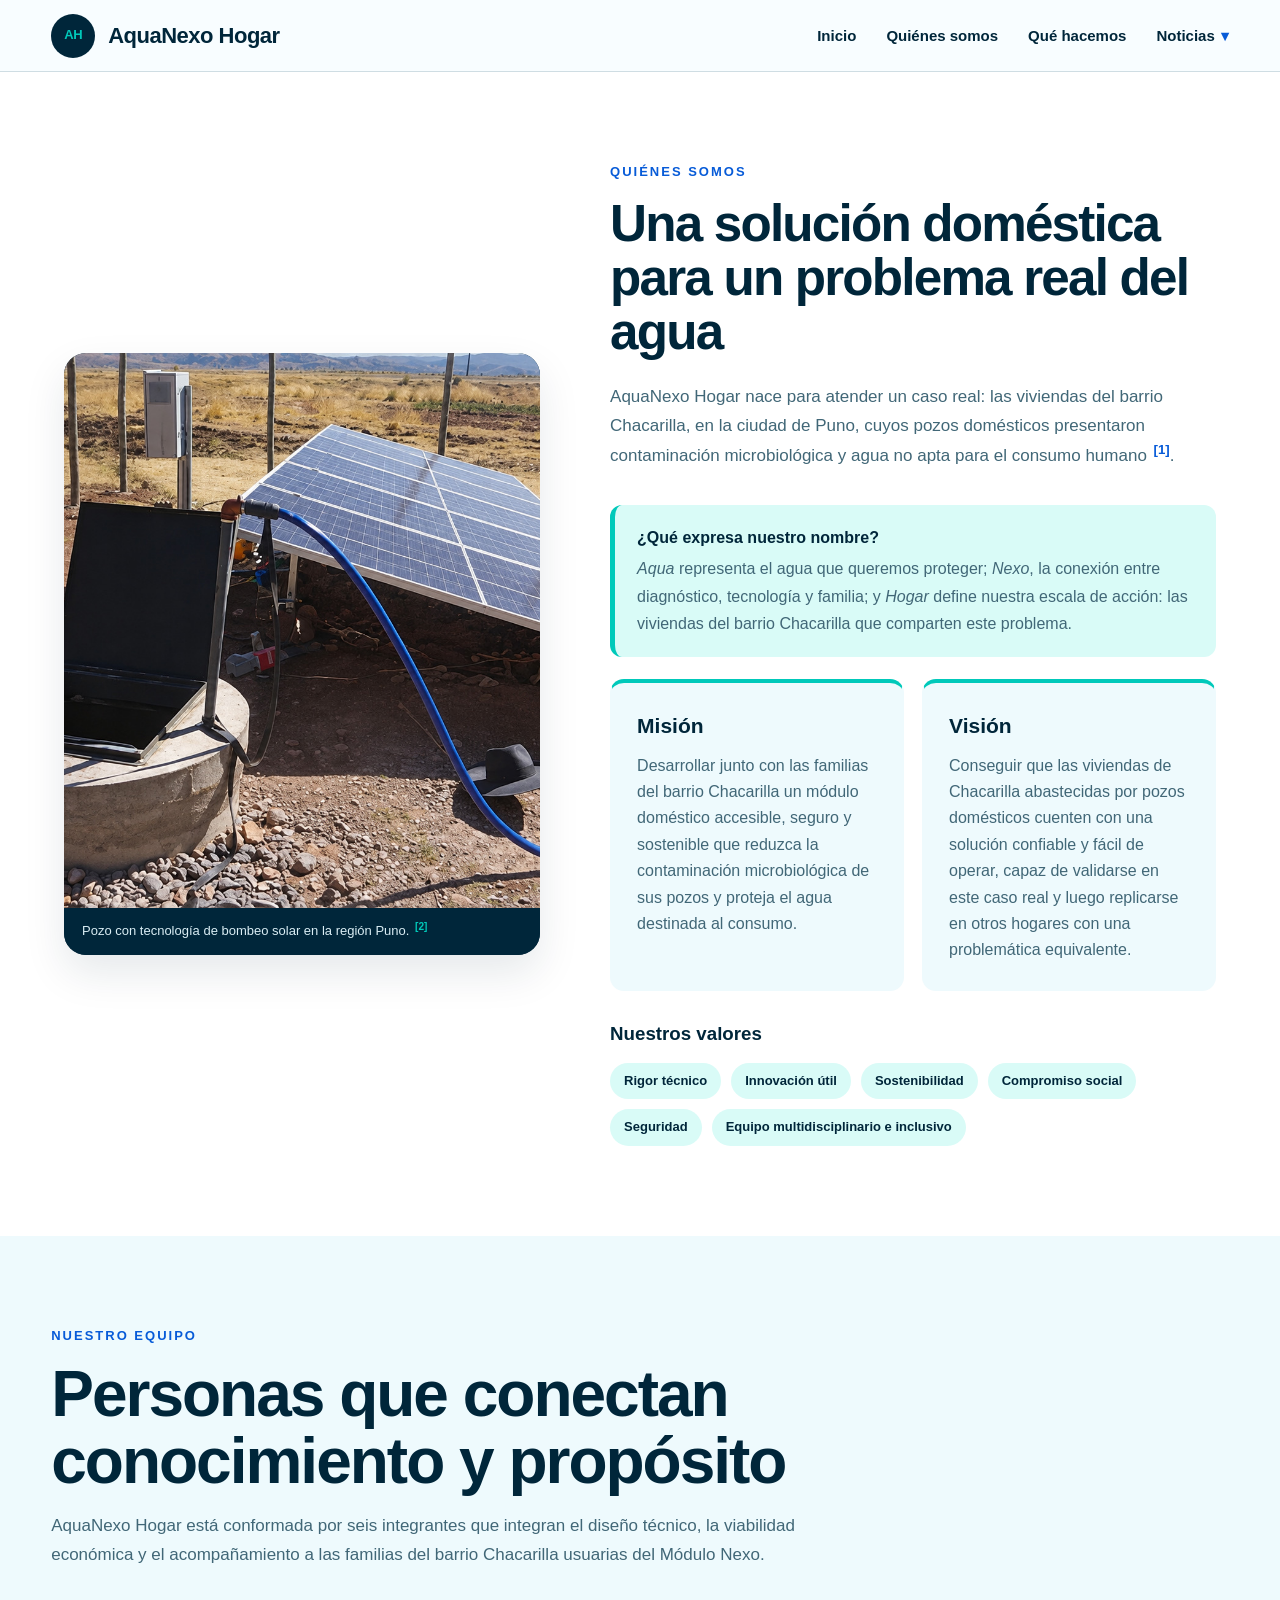
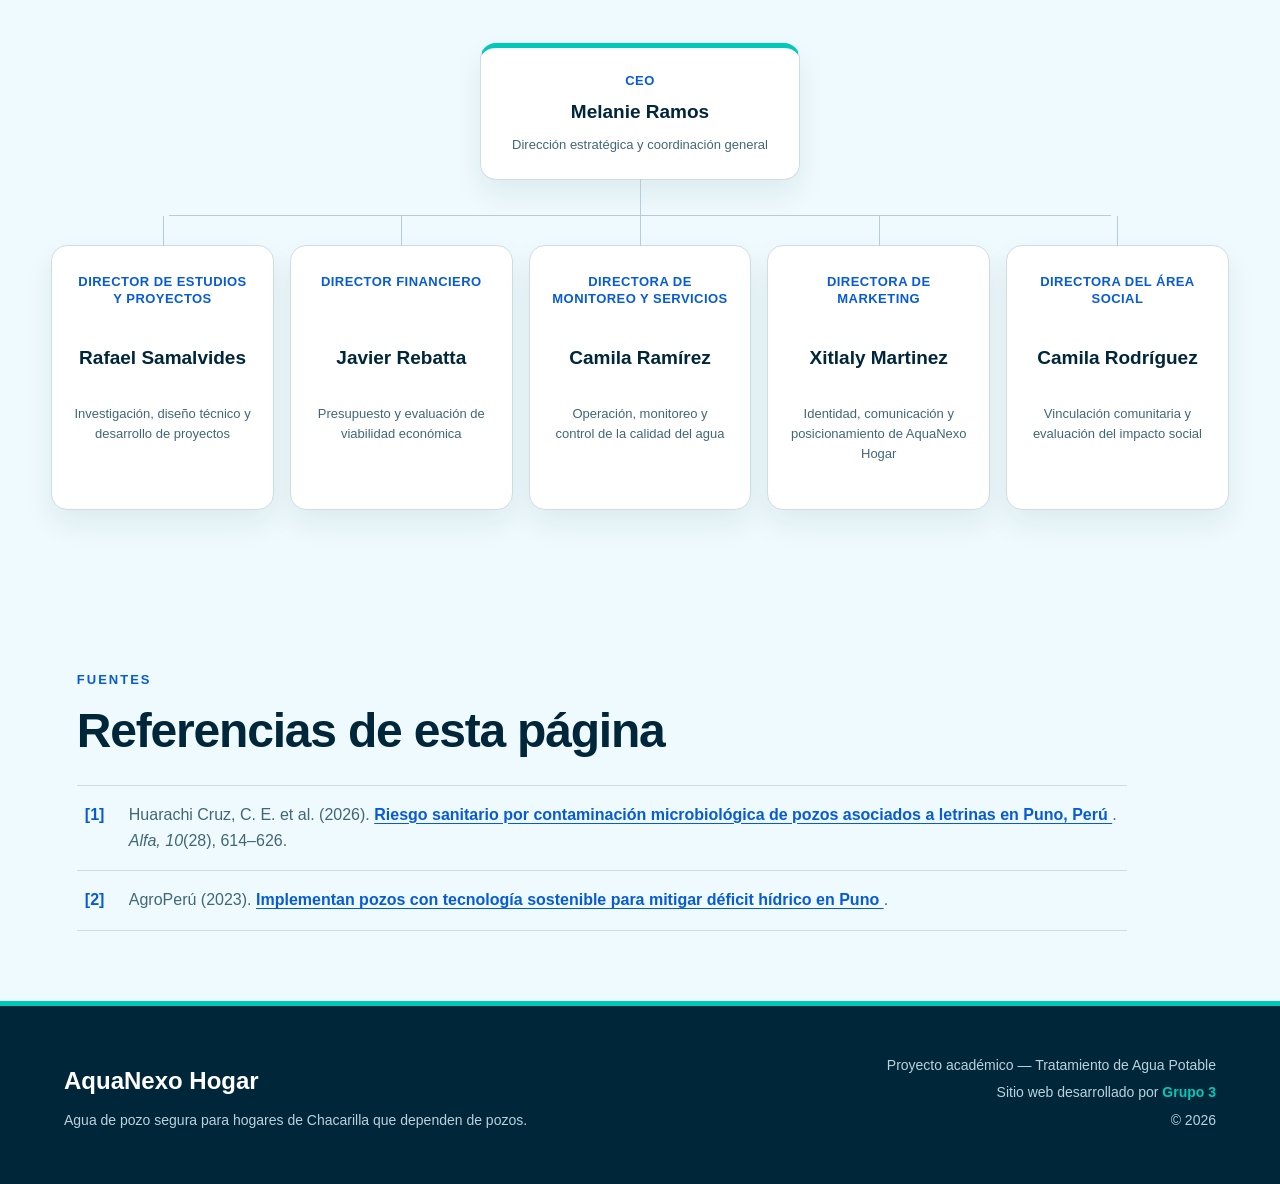
==== nosotros.html @ 65d9b844 "Publicar primera version de AquaNexo" ====
<!DOCTYPE html>
<html lang="es">

<head>
    <meta charset="UTF-8">
    <meta name="viewport" content="width=device-width, initial-scale=1.0">

    <title>Quiénes somos | AquaNexo Hogar</title>

    <link rel="stylesheet" href="estilos.css">
</head>

<body>

    <header>
        <h1>AquaNexo Hogar</h1>

        <nav>
            <a href="index.html">Inicio</a>
            <a href="nosotros.html">Quiénes somos</a>
            <a href="servicios.html">Qué hacemos</a>
            <details class="menu-noticias">
                <summary>Noticias</summary>

                <div class="submenu-noticias">
                    <div class="item-contaminantes">
                        <a class="enlace-contaminantes" href="noticias.html#contaminantes-emergentes">
                            Contaminantes emergentes <span aria-hidden="true">‹</span>
                        </a>

                        <div class="submenu-contaminantes">
                            <a href="noticias.html#que-son">Qué son</a>
                            <a href="noticias.html#desafios">Desafíos</a>
                            <p>Ejemplos</p>
                            <a href="noticias.html#pfas">Sustancias per- y polifluoroalquiladas</a>
                            <a href="noticias.html#benzotriazoles">Benzotriazoles y benzotiazoles</a>
                        </div>
                    </div>
                </div>
            </details>
        </nav>
    </header>

    <main>

        <section id="nosotros" class="seccion-nosotros">

            <figure class="imagen-nosotros">

                <img
                    src="imagenes/pozo-puno2.jpeg"
                    alt="Pozo con sistema de bombeo solar implementado en Puno"
                >

                <figcaption>
                    Pozo con tecnología de bombeo solar en la región Puno.
                    <a class="cita-numero" href="#ref-nosotros-2">[2]</a>
                </figcaption>

            </figure>


            <div class="contenido-nosotros">

                <p class="etiqueta-seccion">
                    QUIÉNES SOMOS
                </p>

                <h2>
                    Una solución doméstica para un problema real del agua
                </h2>

                <p class="presentacion-nosotros">
                    AquaNexo Hogar nace para atender un caso real: las viviendas del
                    barrio Chacarilla, en la ciudad de Puno, cuyos pozos domésticos
                    presentaron contaminación microbiológica y agua no apta para el
                    consumo humano <a class="cita-numero" href="#ref-nosotros-1">[1]</a>.
                </p>

                <div class="declaracion-marca">
                    <strong>¿Qué expresa nuestro nombre?</strong>
                    <p>
                        <em>Aqua</em> representa el agua que queremos proteger;
                        <em>Nexo</em>, la conexión entre diagnóstico, tecnología y
                        familia; y <em>Hogar</em> define nuestra escala de acción:
                        las viviendas del barrio Chacarilla que comparten este problema.
                    </p>
                </div>


                <div class="identidad-grid">

                    <article class="bloque-identidad">

 
                        <h3>Misión</h3>

                        <p>
                            Desarrollar junto con las familias del barrio Chacarilla un
                            módulo doméstico accesible, seguro y sostenible que reduzca
                            la contaminación microbiológica de sus pozos y proteja el
                            agua destinada al consumo.
                        </p>

                    </article>


                    <article class="bloque-identidad">


                        <h3>Visión</h3>

                        <p>
                            Conseguir que las viviendas de Chacarilla abastecidas por
                            pozos domésticos cuenten con una
                            solución confiable y fácil de operar, capaz de validarse en
                            este caso real y luego replicarse en otros hogares con una
                            problemática equivalente.
                        </p>

                    </article>

                </div>


                <div class="valores">

                    <h3>Nuestros valores</h3>

                    <div class="lista-valores">
                        <span>Rigor técnico</span>
                        <span>Innovación útil</span>
                        <span>Sostenibilidad</span>
                        <span>Compromiso social</span>
                        <span>Seguridad</span>
                        <span>Equipo multidisciplinario e inclusivo</span>
                    </div>

                </div>


            </div>

        </section>
        <section class="seccion-equipo">

            <p class="etiqueta-seccion">NUESTRO EQUIPO</p>

            <h2>Personas que conectan conocimiento y propósito</h2>

            <p class="introduccion-equipo">
                AquaNexo Hogar está conformada por seis integrantes que integran el
                diseño técnico, la viabilidad económica y el acompañamiento a las
                familias del barrio Chacarilla usuarias del Módulo Nexo.
            </p>

            <div class="organigrama">

                <article class="persona ceo">

                    <p class="cargo">CEO</p>

                    <h3>Melanie Ramos</h3>

                    <p class="funcion">
                        Dirección estratégica y coordinación general
                    </p>

                </article>


                <div class="equipo-directivo">

                    <article class="persona">

                        <p class="cargo">
                            Director de Estudios y Proyectos
                        </p>

                        <h3>Rafael Samalvides</h3>

                        <p class="funcion">
                            Investigación, diseño técnico y desarrollo de proyectos
                        </p>

                    </article>


                    <article class="persona">

                        <p class="cargo">
                            Director Financiero
                        </p>

                        <h3>Javier Rebatta</h3>

                        <p class="funcion">
                            Presupuesto y evaluación de viabilidad económica
                        </p>

                    </article>


                    <article class="persona">

                        <p class="cargo">
                            Directora de Monitoreo y Servicios
                        </p>

                        <h3>Camila Ramírez</h3>

                        <p class="funcion">
                            Operación, monitoreo y control de la calidad del agua
                        </p>

                    </article>


                    <article class="persona">

                        <p class="cargo">
                            Directora de Marketing
                        </p>

                        <h3>Xitlaly Martinez</h3>

                        <p class="funcion">
                            Identidad, comunicación y posicionamiento de AquaNexo Hogar
                        </p>

                    </article>


                    <article class="persona">

                        <p class="cargo">
                            Directora del Área Social
                        </p>

                        <h3>Camila Rodríguez</h3>

                        <p class="funcion">
                            Vinculación comunitaria y evaluación del impacto social
                        </p>

                    </article>
                </div>
            </div>    
        </section>

        <section class="fuentes-pagina fuentes-compactas">
            <p class="etiqueta-seccion">FUENTES</p>
            <h2>Referencias de esta página</h2>

            <ol class="lista-fuentes-numerada">
                <li id="ref-nosotros-1">
                    Huarachi Cruz, C. E. et al. (2026).
                    <a href="https://doi.org/10.33996/revistaalfa.v10i28.458"
                       target="_blank" rel="noopener noreferrer">
                        Riesgo sanitario por contaminación microbiológica de pozos
                        asociados a letrinas en Puno, Perú
                    </a>. <i>Alfa, 10</i>(28), 614–626.
                </li>
                <li id="ref-nosotros-2">
                    AgroPerú (2023).
                    <a href="https://www.agroperu.pe/implementan-pozos-con-tecnologia-sostenible-para-mitigar-deficit-hidrico-en-puno/"
                       target="_blank" rel="noopener noreferrer">
                        Implementan pozos con tecnología sostenible para mitigar déficit hídrico en Puno
                    </a>.
                </li>
            </ol>
        </section>
    </main>
    <footer>

        <div>
            <h3>AquaNexo Hogar</h3>

            <p>
                Agua de pozo segura para hogares de Chacarilla que dependen de pozos.
            </p>
        </div>

        <div class="credito">
            <p>Proyecto académico — Tratamiento de Agua Potable</p>
            <p>Sitio web desarrollado por <strong>Grupo 3</strong></p>
            <p>© 2026</p>
        </div>

    </footer>
    <script src="script.js"></script>

</body>

</html>
---- estilos.css ----
/* =========================================================
   AQUANEXO HOGAR — IDENTIDAD VISUAL GENERAL
   Paleta inspirada en azul marino, azul eléctrico y turquesa
========================================================= */

:root {
    --azul-oscuro: #00263a;
    --azul: #075bd8;
    --azul-hover: #064bb2;
    --turquesa: #00c9ba;
    --turquesa-suave: #d9fbf7;
    --celeste: #eefafd;
    --celeste-2: #e3f4f8;
    --blanco: #ffffff;
    --texto: #416777;
    --borde: #cfdde3;
    --sombra: 0 18px 42px rgba(0, 38, 58, 0.10);
}

* {
    margin: 0;
    padding: 0;
    box-sizing: border-box;
}

html {
    scroll-behavior: smooth;
}

body {
    min-width: 320px;
    color: var(--azul-oscuro);
    background-color: var(--blanco);
    font-family: Inter, Arial, Helvetica, sans-serif;
    line-height: 1.6;
}

img {
    max-width: 100%;
}

a,
button {
    font: inherit;
}

/* =========================================================
   CABECERA Y NAVEGACIÓN
========================================================= */

header {
    position: sticky;
    top: 0;
    z-index: 100;

    display: flex;
    justify-content: space-between;
    align-items: center;
    gap: 35px;

    min-height: 72px;
    padding: 10px 4%;

    background-color: rgba(248, 253, 255, 0.96);
    border-bottom: 1px solid var(--borde);
    backdrop-filter: blur(10px);
}

header h1 {
    display: flex;
    align-items: center;
    gap: 13px;

    color: var(--azul-oscuro);
    font-size: 22px;
    font-weight: 800;
    letter-spacing: -0.5px;
}

/* Isotipo provisional creado únicamente con CSS */
header h1::before {
    content: "AH";

    display: grid;
    place-items: center;

    width: 44px;
    height: 44px;

    color: var(--turquesa);
    background-color: var(--azul-oscuro);
    border-radius: 50%;

    font-size: 13px;
    font-weight: 900;
}

nav {
    display: flex;
    align-items: center;
    gap: 30px;
}

nav a {
    position: relative;

    color: var(--azul-oscuro);
    text-decoration: none;

    font-size: 15px;
    font-weight: 750;
}

nav a::after {
    content: "";

    position: absolute;
    left: 0;
    bottom: -7px;

    width: 0;
    height: 2px;

    background-color: var(--turquesa);
    transition: width 0.25s ease;
}

nav a:hover {
    color: var(--azul);
}

nav a:hover::after {
    width: 100%;
}

/* =========================================================
   ELEMENTOS COMPARTIDOS
========================================================= */

.etiqueta-inicio,
.etiqueta-seccion {
    margin-bottom: 14px;

    color: var(--azul);

    font-size: 13px;
    font-weight: 850;
    letter-spacing: 2px;
    text-transform: uppercase;
}

button,
.boton-servicios {
    display: inline-block;
    padding: 15px 24px;

    color: var(--blanco);
    background-color: var(--azul-oscuro);
    border: 2px solid var(--azul-oscuro);
    border-radius: 999px;

    font-weight: 800;
    text-decoration: none;
    cursor: pointer;

    box-shadow: 0 10px 24px rgba(0, 38, 58, 0.14);
    transition: transform 0.25s ease, background-color 0.25s ease;
}

button:hover,
.boton-servicios:hover {
    color: var(--blanco);
    background-color: var(--azul);
    border-color: var(--azul);
    transform: translateY(-3px);
}

/* =========================================================
   PÁGINA DE INICIO
========================================================= */

#inicio {
    position: relative;
    isolation: isolate;
    overflow: hidden;

    display: grid;
    grid-template-columns: 1fr 0.95fr;
    align-items: center;
    gap: 70px;

    min-height: calc(100vh - 72px);
    padding: 55px 4%;

    background:
        radial-gradient(circle at 88% 18%, rgba(0, 201, 186, 0.12), transparent 26%),
        linear-gradient(120deg, #f6fdff 0%, var(--celeste) 60%, #e4f8fb 100%);
}

#inicio::after {
    content: "";

    position: absolute;
    z-index: -1;
    right: -190px;
    bottom: -280px;

    width: 650px;
    height: 650px;

    border: 1px solid rgba(7, 91, 216, 0.20);
    border-radius: 50%;
}

.texto-inicio {
    max-width: 650px;
}

#inicio h2 {
    max-width: 690px;
    margin-bottom: 28px;

    color: var(--azul-oscuro);

    font-size: clamp(54px, 6.5vw, 88px);
    font-weight: 900;
    letter-spacing: -3px;
    line-height: 0.98;
}

#inicio .texto-inicio > p:not(.etiqueta-inicio) {
    max-width: 620px;
    margin-bottom: 34px;

    color: var(--texto);

    font-size: 19px;
    line-height: 1.75;
}

/* Collage del inicio */

.collage-inicio {
    height: 575px;

    display: grid;
    grid-template-columns: 1.28fr 0.72fr;
    grid-template-rows: 1fr 1fr;
    gap: 14px;
}

.foto-inicio {
    position: relative;
    margin: 0;
    overflow: hidden;

    background-color: var(--celeste-2);
    border-radius: 20px;
    box-shadow: var(--sombra);
}

.foto-principal {
    grid-row: 1 / 3;
}

.foto-inicio img {
    display: block;
    width: 100%;
    height: 100%;
    object-fit: cover;
    transition: transform 0.45s ease;
}

.foto-inicio:hover img {
    transform: scale(1.04);
}

.foto-inicio figcaption {
    position: absolute;
    left: 18px;
    right: 18px;
    bottom: 18px;

    padding: 8px 11px;

    color: var(--blanco);
    background-color: rgba(0, 38, 58, 0.66);
    border-radius: 9px;
    backdrop-filter: blur(4px);

    font-size: 11px;
    line-height: 1.35;
    opacity: 0.78;
    transition: opacity 0.25s ease;
}

.foto-inicio:hover figcaption {
    opacity: 1;
}

.foto-inicio figcaption a,
.imagen-nosotros figcaption a,
.imagen-servicios figcaption a {
    color: var(--turquesa);
    font-weight: 800;
    text-decoration-thickness: 1px;
    text-underline-offset: 2px;
}

.foto-secundaria figcaption {
    left: 10px;
    right: 10px;
    bottom: 10px;
    padding: 6px 8px;
    font-size: 10px;
    line-height: 1.35;
}

/* =========================================================
   CITAS NUMERADAS Y LISTAS DE FUENTES
========================================================= */

[id^="ref-"] {
    scroll-margin-top: 105px;
}

.cita-numero {
    display: inline-block;
    margin-left: 2px;
    color: var(--azul);
    font-size: 0.78em;
    font-weight: 900;
    line-height: 1;
    text-decoration: none;
    vertical-align: super;
}

.cita-numero:hover {
    color: var(--turquesa);
}

.cita-clara {
    color: var(--turquesa);
}

.cita-tarjeta {
    margin-left: 5px;
}

.fuentes-pagina {
    padding: 70px 6%;
    background-color: var(--celeste);
}

.fuentes-pagina h2 {
    max-width: 760px;
    margin-bottom: 28px;
    color: var(--azul-oscuro);
    font-size: clamp(32px, 4vw, 48px);
    letter-spacing: -1.2px;
    line-height: 1.08;
}

.lista-fuentes-numerada {
    max-width: 1050px;
    margin-left: 24px;
    border-top: 1px solid var(--borde);
}

.lista-fuentes-numerada li {
    padding: 16px 8px;
    color: var(--texto);
    border-bottom: 1px solid var(--borde);
    line-height: 1.65;
}

.lista-fuentes-numerada li::marker {
    color: var(--azul);
    font-weight: 900;
}

.lista-fuentes-numerada a {
    color: var(--azul);
    font-weight: 800;
    text-underline-offset: 3px;
}

@media (max-width: 650px) {
    .fuentes-pagina {
        padding: 58px 6%;
    }
}

/* =========================================================
   PÁGINA: QUIÉNES SOMOS
========================================================= */

.seccion-nosotros {
    display: grid;
    grid-template-columns: 0.88fr 1.12fr;
    align-items: center;
    gap: 70px;

    padding: 90px 5%;
    background-color: var(--blanco);
}

.imagen-nosotros {
    margin: 0;
    overflow: hidden;

    background-color: var(--azul-oscuro);
    border-radius: 22px;
    box-shadow: var(--sombra);
}

.imagen-nosotros img {
    display: block;
    width: 100%;
    height: 555px;
    object-fit: cover;
    object-position: center 38%;
}

.imagen-nosotros figcaption {
    padding: 13px 18px;

    color: #d9edf4;
    background-color: var(--azul-oscuro);

    font-size: 13px;
}

.contenido-nosotros h2 {
    max-width: 720px;
    margin-bottom: 22px;

    color: var(--azul-oscuro);

    font-size: clamp(39px, 4vw, 58px);
    font-weight: 900;
    letter-spacing: -1.8px;
    line-height: 1.06;
}

.presentacion-nosotros {
    margin-bottom: 34px;
    color: var(--texto);
    font-size: 17px;
    line-height: 1.75;
}

.declaracion-marca {
    margin-bottom: 22px;
    padding: 20px 22px;
    color: var(--texto);
    background-color: var(--turquesa-suave);
    border-left: 5px solid var(--turquesa);
    border-radius: 12px;
}

.declaracion-marca strong {
    display: block;
    margin-bottom: 5px;
    color: var(--azul-oscuro);
}

.declaracion-marca p {
    line-height: 1.7;
}

.identidad-grid {
    display: grid;
    grid-template-columns: repeat(2, 1fr);
    gap: 18px;
}

.bloque-identidad {
    padding: 26px;

    background-color: var(--celeste);
    border: 1px solid transparent;
    border-top: 4px solid var(--turquesa);
    border-radius: 14px;

    transition: transform 0.25s ease, border-color 0.25s ease;
}

.bloque-identidad:hover {
    border-color: var(--turquesa);
    transform: translateY(-4px);
}

.bloque-identidad h3 {
    margin-bottom: 10px;
    color: var(--azul-oscuro);
    font-size: 21px;
}

.bloque-identidad p {
    color: var(--texto);
    font-size: 16px;
    line-height: 1.65;
}

.valores {
    margin-top: 28px;
}

.valores h3 {
    margin-bottom: 14px;
    color: var(--azul-oscuro);
}

.lista-valores {
    display: flex;
    flex-wrap: wrap;
    gap: 10px;
}

.lista-valores span {
    padding: 8px 14px;

    color: var(--azul-oscuro);
    background-color: var(--turquesa-suave);
    border-radius: 999px;

    font-size: 13px;
    font-weight: 800;
}


/* =========================================================
   EQUIPO Y ORGANIGRAMA
========================================================= */

.seccion-equipo {
    padding: 90px 4%;
    overflow: hidden;
    background-color: var(--celeste);
}

.seccion-equipo > h2 {
    max-width: 830px;
    margin: 14px 0 18px;

    color: var(--azul-oscuro);

    font-size: clamp(42px, 5vw, 66px);
    font-weight: 900;
    letter-spacing: -2px;
    line-height: 1.04;
}

.introduccion-equipo {
    max-width: 750px;
    margin-bottom: 55px;

    color: var(--texto);
    font-size: 17px;
    line-height: 1.7;
}

.organigrama {
    padding-top: 18px;
}

.persona {
    position: relative;
    min-width: 0;
    padding: 24px 22px;

    background-color: var(--blanco);
    border: 1px solid var(--borde);
    border-radius: 16px;
    box-shadow: 0 14px 30px rgba(0, 38, 58, 0.07);
}

.persona .cargo {
    margin: 0 0 8px;

    color: var(--azul);

    font-size: 13px;
    font-weight: 850;
    letter-spacing: 0.45px;
    line-height: 1.35;
    text-transform: uppercase;
}

.persona h3 {
    margin: 0 0 7px;
    color: var(--azul-oscuro);
    font-size: 19px;
}

.persona .funcion {
    margin: 0;
    color: var(--texto);
    font-size: 13px;
    line-height: 1.55;
}

.ceo {
    width: min(320px, 100%);
    margin: 0 auto 65px;
    border-top: 5px solid var(--turquesa);
}

.ceo::after {
    content: "";

    position: absolute;
    left: 50%;
    bottom: -36px;

    width: 1px;
    height: 36px;
    background-color: #b7ccd4;
}

.equipo-directivo {
    position: relative;

    display: grid;
    grid-template-columns: repeat(5, minmax(0, 1fr));
    gap: 16px;
}

.equipo-directivo::before {
    content: "";

    position: absolute;
    top: -30px;
    left: 10%;
    right: 10%;

    height: 1px;
    background-color: #b7ccd4;
}

.equipo-directivo .persona::before {
    content: "";

    position: absolute;
    top: -30px;
    left: 50%;

    width: 1px;
    height: 30px;
    background-color: #b7ccd4;
}

/* =========================================================
   PÁGINA: QUÉ HACEMOS
========================================================= */

.portada-servicios {
    position: relative;
    overflow: hidden;

    display: grid;
    grid-template-columns: 1fr 0.82fr;
    align-items: center;
    gap: 70px;

    min-height: calc(100vh - 72px);
    padding: 70px 5%;

    background:
        radial-gradient(circle at 90% 15%, rgba(0, 201, 186, 0.12), transparent 27%),
        var(--celeste);
}

.texto-servicios h2 {
    margin-bottom: 24px;

    color: var(--azul-oscuro);

    font-size: clamp(44px, 5vw, 68px);
    font-weight: 900;
    letter-spacing: -2px;
    line-height: 1.02;
}

.texto-servicios > p:not(.etiqueta-seccion) {
    max-width: 650px;
    margin-bottom: 34px;

    color: var(--texto);
    font-size: 18px;
    line-height: 1.75;
}

.imagen-servicios {
    margin: 0;
    overflow: hidden;

    background-color: var(--azul-oscuro);
    border-radius: 24px;
    box-shadow: var(--sombra);
}

.imagen-servicios img {
    display: block;
    width: 100%;
    height: 520px;
    object-fit: cover;
    object-position: center;
}

.imagen-servicios figcaption {
    padding: 13px 18px;
    color: #d9edf4;
    background-color: var(--azul-oscuro);
    font-size: 13px;
}


/* =========================================================
   PIE DE PÁGINA
========================================================= */

footer {
    display: flex;
    justify-content: space-between;
    align-items: flex-end;
    gap: 40px;

    padding: 48px 5%;

    color: var(--blanco);
    background-color: var(--azul-oscuro);
    border-top: 5px solid var(--turquesa);
}

footer h3 {
    margin-bottom: 8px;
    font-size: 24px;
}

footer p {
    margin-bottom: 5px;
    color: #bad2dc;
    font-size: 14px;
}

.credito {
    text-align: right;
}

.credito strong {
    color: var(--turquesa);
}

/* =========================================================
   TABLETAS
========================================================= */

@media (max-width: 1050px) {
    header {
        align-items: flex-start;
    }

    nav {
        flex-wrap: wrap;
        justify-content: flex-end;
        gap: 16px 22px;
    }

    .equipo-directivo {
        grid-template-columns: repeat(2, 1fr);
    }

    .ceo {
        margin-bottom: 25px;
    }

    .ceo::after,
    .equipo-directivo::before,
    .equipo-directivo .persona::before {
        display: none;
    }
}

@media (max-width: 850px) {
    #inicio,
    .seccion-nosotros,
    .portada-servicios {
        grid-template-columns: 1fr;
    }

    #inicio,
    .portada-servicios {
        min-height: auto;
    }

    .collage-inicio {
        height: 560px;
    }

    .imagen-nosotros img,
    .imagen-servicios img {
        height: 440px;
    }

    .tarjetas-caso {
        grid-template-columns: 1fr;
    }
}

/* =========================================================
   CELULARES
========================================================= */

@media (max-width: 650px) {
    header {
        position: static;
        flex-direction: column;
        align-items: flex-start;
        padding: 14px 6%;
    }

    header h1::before {
        width: 39px;
        height: 39px;
    }

    nav {
        justify-content: flex-start;
        gap: 12px 16px;
    }

    nav a {
        font-size: 13px;
    }

    #inicio,
    .seccion-nosotros,
    .portada-servicios,
    .seccion-equipo {
        padding: 65px 6%;
    }

    #inicio h2 {
        font-size: 49px;
        letter-spacing: -2px;
    }

    .collage-inicio {
        height: auto;
        grid-template-columns: 1fr 1fr;
        grid-template-rows: 310px 185px;
    }

    .foto-principal {
        grid-column: 1 / 3;
        grid-row: 1;
    }

    .imagen-nosotros img,
    .imagen-servicios img {
        height: 360px;
    }

    .identidad-grid,
    .equipo-directivo {
        grid-template-columns: 1fr;
    }

    .seccion-equipo > h2,
    .contenido-nosotros h2,
    .texto-servicios h2,
    .encabezado-caso h2 {
        letter-spacing: -1px;
    }

    .dato-arsenico {
        grid-template-columns: 1fr;
        gap: 14px;
    }

    footer {
        flex-direction: column;
        align-items: flex-start;
        padding: 42px 6%;
    }

    .credito {
        text-align: left;
    }
}
/* =========================================================
   FUENTES PRINCIPALES
========================================================= */

.fuentes-principales {
    padding: 90px 6%;
    background-color: var(--celeste);
}

.fuentes-principales h2 {
    max-width: 760px;
    margin-bottom: 45px;

    color: var(--azul-oscuro);

    font-size: clamp(42px, 5vw, 64px);
    font-weight: 900;
    letter-spacing: -2px;
    line-height: 1.05;
}

.lista-fuentes {
    margin-left: 25px;
    border-top: 1px solid var(--borde);
}

.lista-fuentes li {
    padding: 24px 18px 24px 12px;

    color: var(--texto);
    border-bottom: 1px solid var(--borde);

    font-size: 16px;
    line-height: 1.7;
}

.lista-fuentes li::marker {
    color: var(--azul);
    font-weight: bold;
}

.lista-fuentes a {
    color: var(--azul);
    font-weight: 800;
    text-decoration-thickness: 2px;
    text-underline-offset: 3px;
}

.lista-fuentes a:hover {
    color: var(--turquesa);
}


/* Adaptación para celulares */

@media (max-width: 650px) {

    .fuentes-principales {
        padding: 65px 6%;
    }

    .fuentes-principales h2 {
        font-size: 40px;
        letter-spacing: -1px;
    }

    .lista-fuentes {
        margin-left: 20px;
    }

    .lista-fuentes li {
        padding: 20px 8px;
        font-size: 14px;
    }
}
/* Datos numéricos del caso de estudio */

.tarjetas-caso {
    display: grid;
    grid-template-columns: repeat(3, 1fr);
    gap: 24px;
    margin-top: 45px;
}

.tarjeta-caso {
    padding: 32px;
    background-color: var(--blanco);
    border: 1px solid var(--borde);
    border-top: 5px solid var(--turquesa);
    border-radius: 18px;
    box-shadow: var(--sombra);
}

.numero-tarjeta {
    margin-bottom: 8px;
    color: var(--azul);
    font-size: 42px;
    font-weight: 900;
    line-height: 1;
}

.tarjeta-caso h3 {
    margin-bottom: 14px;
    color: var(--azul-oscuro);
    font-size: 19px;
}

.tarjeta-caso p:last-child {
    color: var(--texto);
    line-height: 1.6;
}

.dato-destacado {
    margin-top: 30px;
    padding: 28px 32px;
    color: var(--blanco);
    background-color: var(--azul-oscuro);
    border-left: 7px solid var(--turquesa);
    border-radius: 16px;
}

.dato-destacado strong {
    display: block;
    margin-bottom: 10px;
    color: var(--turquesa);
    font-size: 25px;
}

.dato-destacado p {
    max-width: 900px;
    line-height: 1.7;
}

/* Adaptación para celulares */

@media (max-width: 800px) {
    .tarjetas-caso {
        grid-template-columns: 1fr;
    }

    .numero-tarjeta {
        font-size: 36px;
    }
}
.boton-inicio {
    display: inline-block;
    padding: 18px 28px;
    color: white;
    background-color: var(--azul-oscuro);
    border-radius: 999px;
    font-weight: 800;
    text-decoration: none;
    transition: 0.25s;
}

.boton-inicio:hover {
    background-color: var(--azul);
    transform: translateY(-2px);
}
/* Alineación del organigrama */

.persona {
    text-align: center;
}

.equipo-directivo .persona {
    display: grid;
    grid-template-rows: 72px 58px 1fr;
    align-items: start;
    min-height: 265px;
    padding: 28px 22px;
}

.equipo-directivo .cargo {
    display: flex;
    align-items: center;
    justify-content: center;
    margin: 0;
    text-align: center;
    line-height: 1.3;
}

.equipo-directivo .persona h3 {
    display: flex;
    align-items: center;
    justify-content: center;
    margin: 0;
    text-align: center;
    line-height: 1.25;
}

.equipo-directivo .funcion {
    margin: 0;
    text-align: center;
    line-height: 1.55;
}

/* Tarjeta de la CEO */

.persona.ceo {
    text-align: center;
}

.persona.ceo .cargo,
.persona.ceo h3,
.persona.ceo .funcion {
    text-align: center;
}
/* Presentación del caso Chacarilla */

.caso-estudio {
    padding: 90px 6%;
    background: linear-gradient(135deg, #ffffff, var(--celeste));
}

.encabezado-caso {
    max-width: 900px;
    margin-bottom: 45px;
}

.encabezado-caso h2 {
    margin: 12px 0 22px;
    color: var(--azul-oscuro);
    font-size: clamp(42px, 5vw, 68px);
    line-height: 1;
    letter-spacing: -2px;
}

.encabezado-caso h2 span {
    display: block;
    color: var(--azul);
}

.introduccion-caso {
    color: var(--texto);
    font-size: 19px;
    line-height: 1.7;
}

.resumen-chacarilla {
    display: grid;
    grid-template-columns: 1fr 180px;
    gap: 35px;
    align-items: center;
    padding: 35px;
    background-color: var(--azul-oscuro);
    color: white;
    border-left: 7px solid var(--turquesa);
    border-radius: 20px;
}

.ubicacion-caso {
    margin-bottom: 12px;
    color: var(--turquesa);
    font-weight: 900;
    letter-spacing: 1px;
}

.resumen-chacarilla h3 {
    margin-bottom: 12px;
    font-size: 28px;
}

.resumen-chacarilla p {
    line-height: 1.7;
}

.indicador-pozos {
    text-align: center;
}

.indicador-pozos strong {
    display: block;
    color: var(--turquesa);
    font-size: 58px;
}

.indicador-pozos span {
    font-weight: 800;
}

.explicacion-nmp {
    margin-top: 30px;
    padding: 30px;
    background-color: var(--turquesa-suave);
    border-radius: 18px;
}

.explicacion-nmp h3 {
    margin-bottom: 12px;
    color: var(--azul-oscuro);
    font-size: 24px;
}

.explicacion-nmp p {
    color: var(--texto);
    line-height: 1.7;
}

.criterio-normativo {
    margin-top: 15px;
}

.comparacion {
    display: inline-block;
    margin-top: 18px;
    padding: 8px 12px;
    color: var(--azul-oscuro);
    background-color: var(--turquesa-suave);
    border-radius: 999px;
    font-size: 13px;
    font-weight: 800;
}

@media (max-width: 700px) {
    .resumen-chacarilla {
        grid-template-columns: 1fr;
    }
}
/* Diagnóstico y clientes */

.diagnostico-servicio {
    padding: 85px 6%;
    color: white;
    background-color: var(--azul-oscuro);
}

.etiqueta-clara {
    margin-bottom: 12px;
    color: var(--turquesa);
    font-weight: 900;
    letter-spacing: 2px;
}

.diagnostico-servicio > h2 {
    max-width: 800px;
    margin-bottom: 45px;
    font-size: clamp(38px, 5vw, 62px);
    line-height: 1.05;
}

.etapas-servicio {
    display: grid;
    grid-template-columns: repeat(4, 1fr);
    border: 1px solid rgba(255, 255, 255, 0.2);
}

.etapas-servicio article {
    display: grid;
    grid-template-rows: 55px 100px 1fr;
    padding: 32px;
    border-right: 1px solid rgba(255, 255, 255, 0.2);
}

.etapas-servicio article:last-child {
    border-right: none;
}

.etapas-servicio span {
    color: var(--turquesa);
    font-weight: 900;
}

.etapas-servicio h3 {
    font-size: 22px;
    line-height: 1.35;
}

.etapas-servicio p {
    color: #c8e1eb;
    line-height: 1.7;
}

.clientes-servicio {
    display: flex;
    gap: 28px;
    align-items: center;
    margin-top: 45px;
}

.lista-clientes {
    display: flex;
    flex-wrap: wrap;
    gap: 12px;
}

.lista-clientes span {
    padding: 11px 18px;
    color: white;
    border: 1px solid rgba(255, 255, 255, 0.25);
    border-radius: 999px;
}

@media (max-width: 900px) {
    .etapas-servicio {
        grid-template-columns: 1fr 1fr;
    }

    .etapas-servicio article {
        border-bottom: 1px solid rgba(255, 255, 255, 0.2);
    }
}

@media (max-width: 600px) {
    .etapas-servicio {
        grid-template-columns: 1fr;
    }

    .clientes-servicio {
        align-items: flex-start;
        flex-direction: column;
    }
}

/* =========================================================
   PROPUESTA PARA LA VIVIENDA
========================================================= */

#propuesta-vivienda {
    scroll-margin-top: 105px;
}

.propuesta-vivienda {
    padding: 90px 6%;
    background:
        radial-gradient(circle at 92% 12%, rgba(0, 201, 186, 0.16), transparent 25%),
        linear-gradient(135deg, var(--celeste), #ffffff);
}

.encabezado-propuesta {
    max-width: 930px;
    margin-bottom: 42px;
}

.encabezado-propuesta h2 {
    margin-bottom: 20px;
    color: var(--azul-oscuro);
    font-size: clamp(40px, 5vw, 64px);
    letter-spacing: -2px;
    line-height: 1.04;
}

.encabezado-propuesta > p:not(.etiqueta-seccion) {
    max-width: 850px;
    color: var(--texto);
    font-size: 18px;
    line-height: 1.75;
}

.componentes-propuesta {
    display: grid;
    grid-template-columns: repeat(4, 1fr);
    gap: 18px;
}

.componentes-propuesta article {
    min-height: 275px;
    padding: 28px;
    background-color: var(--blanco);
    border: 1px solid var(--borde);
    border-top: 5px solid var(--turquesa);
    border-radius: 17px;
    box-shadow: 0 12px 28px rgba(0, 38, 58, 0.07);
}

.componentes-propuesta span {
    display: block;
    margin-bottom: 26px;
    color: var(--azul);
    font-weight: 900;
}

.componentes-propuesta h3 {
    margin-bottom: 12px;
    color: var(--azul-oscuro);
    font-size: 21px;
}

.componentes-propuesta p {
    color: var(--texto);
    line-height: 1.7;
}

.alcance-propuesta {
    margin-top: 25px;
    padding: 20px 24px;
    color: var(--blanco);
    background-color: var(--azul-oscuro);
    border-left: 6px solid var(--turquesa);
    border-radius: 13px;
}

.alcance-propuesta strong {
    color: var(--turquesa);
}

@media (max-width: 950px) {
    .componentes-propuesta {
        grid-template-columns: repeat(2, 1fr);
    }
}

@media (max-width: 600px) {
    .propuesta-vivienda {
        padding: 65px 6%;
    }

    .componentes-propuesta {
        grid-template-columns: 1fr;
    }

    .componentes-propuesta article {
        min-height: auto;
    }
}

/* =========================================================
   MENÚ DESPLEGABLE: NOTICIAS
========================================================= */

.menu-noticias {
    position: relative;
}

.menu-noticias summary {
    position: relative;
    color: var(--azul-oscuro);
    font-size: 15px;
    font-weight: 750;
    list-style: none;
    cursor: pointer;
}

.menu-noticias summary::-webkit-details-marker {
    display: none;
}

.menu-noticias summary::after {
    content: "▾";
    display: inline-block;
    margin-left: 6px;
    color: var(--azul);
    transition: transform 0.2s ease;
}

.menu-noticias[open] summary::after {
    transform: rotate(180deg);
}

.menu-noticias summary:hover,
.menu-noticias summary:focus-visible {
    color: var(--azul);
}

.submenu-noticias {
    position: absolute;
    top: calc(100% + 18px);
    right: 0;
    z-index: 200;
    width: 265px;
    padding: 10px;
    background-color: var(--blanco);
    border: 1px solid var(--borde);
    border-radius: 15px;
    box-shadow: var(--sombra);
}

.item-contaminantes {
    position: relative;
}

.submenu-noticias a,
.submenu-contaminantes a {
    display: block;
    padding: 11px 13px;
    border-radius: 9px;
    font-size: 14px;
    line-height: 1.35;
}

.submenu-noticias a::after,
.submenu-contaminantes a::after {
    display: none;
}

.enlace-contaminantes {
    display: flex !important;
    justify-content: space-between;
    align-items: center;
    gap: 15px;
}

.submenu-noticias a:hover,
.submenu-noticias a:focus-visible,
.submenu-contaminantes a:hover,
.submenu-contaminantes a:focus-visible {
    color: var(--azul-oscuro);
    background-color: var(--turquesa-suave);
    outline: none;
}

.submenu-contaminantes {
    visibility: hidden;
    position: absolute;
    top: -10px;
    right: 100%;
    width: 285px;
    padding: 10px;
    opacity: 0;
    background-color: var(--blanco);
    border: 1px solid var(--borde);
    border-radius: 15px;
    box-shadow: var(--sombra);
    transform: translateX(8px);
    transition: opacity 0.2s ease, transform 0.2s ease, visibility 0.2s;
}

.item-contaminantes:hover .submenu-contaminantes,
.item-contaminantes:focus-within .submenu-contaminantes {
    visibility: visible;
    opacity: 1;
    transform: translateX(0);
}

.submenu-contaminantes p {
    margin: 9px 13px 4px;
    color: var(--texto);
    font-size: 11px;
    font-weight: 900;
    letter-spacing: 1.4px;
    text-transform: uppercase;
}

/* =========================================================
   PÁGINA: NOTICIAS Y CONTAMINANTES EMERGENTES
========================================================= */

#contaminantes-emergentes,
#que-son,
#desafios,
#ejemplos,
#pfas,
#benzotriazoles {
    scroll-margin-top: 105px;
}

.portada-noticias {
    display: grid;
    grid-template-columns: 1.3fr 0.7fr;
    align-items: center;
    gap: 65px;
    min-height: 650px;
    padding: 90px 6%;
    background:
        radial-gradient(circle at 90% 15%, rgba(0, 201, 186, 0.16), transparent 28%),
        linear-gradient(135deg, #ffffff, var(--celeste));
}

.portada-noticias h2 {
    max-width: 900px;
    margin-bottom: 25px;
    color: var(--azul-oscuro);
    font-size: clamp(46px, 5.6vw, 76px);
    font-weight: 900;
    letter-spacing: -2.5px;
    line-height: 1;
}

.portada-noticias h2 span {
    display: block;
    color: var(--azul);
}

.portada-noticias > div > p:not(.etiqueta-seccion) {
    max-width: 790px;
    color: var(--texto);
    font-size: 19px;
    line-height: 1.75;
}

.enlaces-portada-noticias {
    display: flex;
    flex-wrap: wrap;
    gap: 12px;
    margin-top: 32px;
}

.enlaces-portada-noticias a {
    padding: 13px 20px;
    color: var(--blanco);
    background-color: var(--azul-oscuro);
    border-radius: 999px;
    font-weight: 800;
    text-decoration: none;
}

.enlaces-portada-noticias a:last-child {
    color: var(--azul-oscuro);
    background-color: transparent;
    border: 1px solid var(--borde);
}

.dato-noticias {
    padding: 34px;
    color: var(--blanco);
    background-color: var(--azul-oscuro);
    border-top: 6px solid var(--turquesa);
    border-radius: 22px;
    box-shadow: var(--sombra);
}

.dato-noticias span {
    display: block;
    margin-bottom: 13px;
    color: var(--turquesa);
    font-size: 12px;
    font-weight: 900;
    letter-spacing: 1.5px;
    text-transform: uppercase;
}

.dato-noticias strong {
    display: block;
    margin-bottom: 14px;
    font-size: 25px;
    line-height: 1.3;
}

.dato-noticias p {
    color: #c8e1eb;
    line-height: 1.7;
}

.portafolio-innovacion {
    padding: 82px 6%;
    background-color: var(--blanco);
}

.portafolio-innovacion > div:first-child {
    max-width: 930px;
    margin-bottom: 38px;
}

.portafolio-innovacion h2 {
    color: var(--azul-oscuro);
    font-size: clamp(38px, 4.5vw, 59px);
    letter-spacing: -1.8px;
    line-height: 1.05;
}

.ruta-portafolio {
    display: grid;
    grid-template-columns: repeat(3, 1fr);
    gap: 20px;
}

.ruta-portafolio article {
    padding: 29px;
    background-color: var(--celeste);
    border: 1px solid var(--borde);
    border-top: 5px solid var(--turquesa);
    border-radius: 17px;
}

.ruta-portafolio span {
    display: block;
    margin-bottom: 22px;
    color: var(--azul);
    font-size: 13px;
    font-weight: 900;
    letter-spacing: 1.3px;
}

.ruta-portafolio h3 {
    margin-bottom: 11px;
    color: var(--azul-oscuro);
    font-size: 21px;
}

.ruta-portafolio p {
    color: var(--texto);
    line-height: 1.7;
}

.seccion-contenido-noticias,
.introduccion-ejemplos,
.ficha-contaminante,
.fuentes-noticias {
    padding: 90px 6%;
}

.seccion-contenido-noticias h2,
.introduccion-ejemplos h2,
.fuentes-noticias h2 {
    max-width: 900px;
    margin-bottom: 35px;
    color: var(--azul-oscuro);
    font-size: clamp(38px, 4.5vw, 60px);
    letter-spacing: -1.8px;
    line-height: 1.05;
}

.texto-dos-columnas {
    display: grid;
    grid-template-columns: 1fr 1fr;
    gap: 45px;
    max-width: 1150px;
}

.texto-dos-columnas p,
.introduccion-ejemplos > p:not(.etiqueta-seccion) {
    color: var(--texto);
    font-size: 18px;
    line-height: 1.8;
}

.seccion-contenido-noticias a,
.nota-evidencia a,
.fuentes-noticias a {
    color: var(--azul);
    font-weight: 800;
    text-underline-offset: 3px;
}

.seccion-desafios {
    padding: 90px 6%;
    color: var(--blanco);
    background-color: var(--azul-oscuro);
}

.seccion-desafios > h2 {
    max-width: 850px;
    margin-bottom: 45px;
    font-size: clamp(38px, 4.5vw, 60px);
    letter-spacing: -1.5px;
    line-height: 1.05;
}

.grid-desafios {
    display: grid;
    grid-template-columns: repeat(4, 1fr);
    border: 1px solid rgba(255, 255, 255, 0.18);
}

.grid-desafios article {
    min-height: 310px;
    padding: 30px;
    border-right: 1px solid rgba(255, 255, 255, 0.18);
}

.grid-desafios article:last-child {
    border-right: none;
}

.grid-desafios span {
    color: var(--turquesa);
    font-weight: 900;
}

.grid-desafios h3 {
    margin: 32px 0 15px;
    font-size: 21px;
    line-height: 1.3;
}

.grid-desafios p {
    color: #c8e1eb;
    line-height: 1.7;
}

.introduccion-ejemplos {
    text-align: center;
    background-color: var(--blanco);
}

.introduccion-ejemplos h2,
.introduccion-ejemplos > p {
    margin-right: auto;
    margin-left: auto;
}

.introduccion-ejemplos > p:not(.etiqueta-seccion) {
    max-width: 850px;
}

.ficha-contaminante {
    border-top: 1px solid var(--borde);
}

.ficha-pfas {
    background: linear-gradient(135deg, var(--celeste), #ffffff);
}

.ficha-benzos {
    background-color: var(--blanco);
}

.cabecera-ficha {
    display: grid;
    grid-template-columns: 90px 1fr;
    gap: 25px;
    align-items: start;
    margin-bottom: 45px;
}

.numero-ficha {
    display: grid;
    place-items: center;
    width: 78px;
    height: 78px;
    color: var(--turquesa);
    background-color: var(--azul-oscuro);
    border-radius: 50%;
    font-size: 30px;
    font-weight: 900;
}

.familia-quimica {
    color: var(--azul);
    font-size: 12px;
    font-weight: 900;
    letter-spacing: 1.8px;
}

.cabecera-ficha h2 {
    max-width: 1000px;
    margin: 7px 0 6px;
    color: var(--azul-oscuro);
    font-size: clamp(37px, 4.4vw, 59px);
    letter-spacing: -1.6px;
    line-height: 1.05;
}

.sigla-ficha {
    color: var(--turquesa);
    font-size: 17px;
    font-weight: 900;
}

.grid-ficha {
    display: grid;
    grid-template-columns: repeat(2, 1fr);
    gap: 22px;
}

.grid-ficha article {
    padding: 30px;
    background-color: var(--blanco);
    border: 1px solid var(--borde);
    border-top: 5px solid var(--turquesa);
    border-radius: 18px;
    box-shadow: 0 12px 28px rgba(0, 38, 58, 0.07);
}

.ficha-benzos .grid-ficha article {
    background-color: var(--celeste);
}

.grid-ficha h3 {
    margin-bottom: 13px;
    color: var(--azul-oscuro);
    font-size: 21px;
}

.grid-ficha p {
    color: var(--texto);
    line-height: 1.75;
}

.nota-evidencia,
.alerta-cloracion {
    margin-top: 25px;
    padding: 24px 28px;
    color: var(--texto);
    background-color: var(--turquesa-suave);
    border-left: 6px solid var(--turquesa);
    border-radius: 14px;
    line-height: 1.7;
}

.alerta-cloracion strong {
    display: block;
    margin-bottom: 8px;
    color: var(--azul-oscuro);
    font-size: 20px;
}

.fuentes-noticias {
    background-color: var(--celeste);
}

.fuentes-noticias ol {
    max-width: 1100px;
    margin-left: 25px;
    border-top: 1px solid var(--borde);
}

.fuentes-noticias li {
    padding: 20px 10px;
    color: var(--texto);
    border-bottom: 1px solid var(--borde);
    line-height: 1.7;
}

@media (max-width: 950px) {
    .portada-noticias {
        grid-template-columns: 1fr;
        min-height: auto;
    }

    .grid-desafios {
        grid-template-columns: repeat(2, 1fr);
    }

    .ruta-portafolio {
        grid-template-columns: 1fr;
    }

    .grid-desafios article:nth-child(2) {
        border-right: none;
    }

    .grid-desafios article:nth-child(-n + 2) {
        border-bottom: 1px solid rgba(255, 255, 255, 0.18);
    }
}

@media (max-width: 850px) {
    .submenu-noticias {
        right: auto;
        left: 0;
    }

    .submenu-contaminantes {
        visibility: visible;
        position: static;
        width: auto;
        margin-top: 5px;
        padding: 5px 0 0 12px;
        opacity: 1;
        border: 0;
        box-shadow: none;
        transform: none;
    }

    .enlace-contaminantes span {
        display: none;
    }

    .texto-dos-columnas,
    .grid-ficha {
        grid-template-columns: 1fr;
    }
}

@media (max-width: 650px) {
    .portada-noticias,
    .portafolio-innovacion,
    .seccion-contenido-noticias,
    .seccion-desafios,
    .introduccion-ejemplos,
    .ficha-contaminante,
    .fuentes-noticias {
        padding: 65px 6%;
    }

    .portada-noticias h2 {
        font-size: 43px;
        letter-spacing: -1.6px;
    }

    .submenu-noticias {
        top: calc(100% + 10px);
        width: min(285px, 88vw);
    }

    .grid-desafios {
        grid-template-columns: 1fr;
    }

    .grid-desafios article {
        min-height: auto;
        border-right: none;
        border-bottom: 1px solid rgba(255, 255, 255, 0.18);
    }

    .grid-desafios article:last-child {
        border-bottom: none;
    }

    .cabecera-ficha {
        grid-template-columns: 1fr;
    }

    .numero-ficha {
        width: 62px;
        height: 62px;
        font-size: 24px;
    }
}

/* Mantiene la numeración [n] después de los estilos particulares de Noticias */
.lista-fuentes-numerada,
.lista-fuentes,
.fuentes-noticias ol {
    margin-left: 0;
    list-style: none;
    counter-reset: referencia;
}

.lista-fuentes-numerada li,
.lista-fuentes li,
.fuentes-noticias li {
    position: relative;
    counter-increment: referencia;
    padding-left: 52px;
}

.lista-fuentes-numerada li::before,
.lista-fuentes li::before,
.fuentes-noticias li::before {
    content: "[" counter(referencia) "]";
    position: absolute;
    left: 8px;
    color: var(--azul);
    font-weight: 900;
}
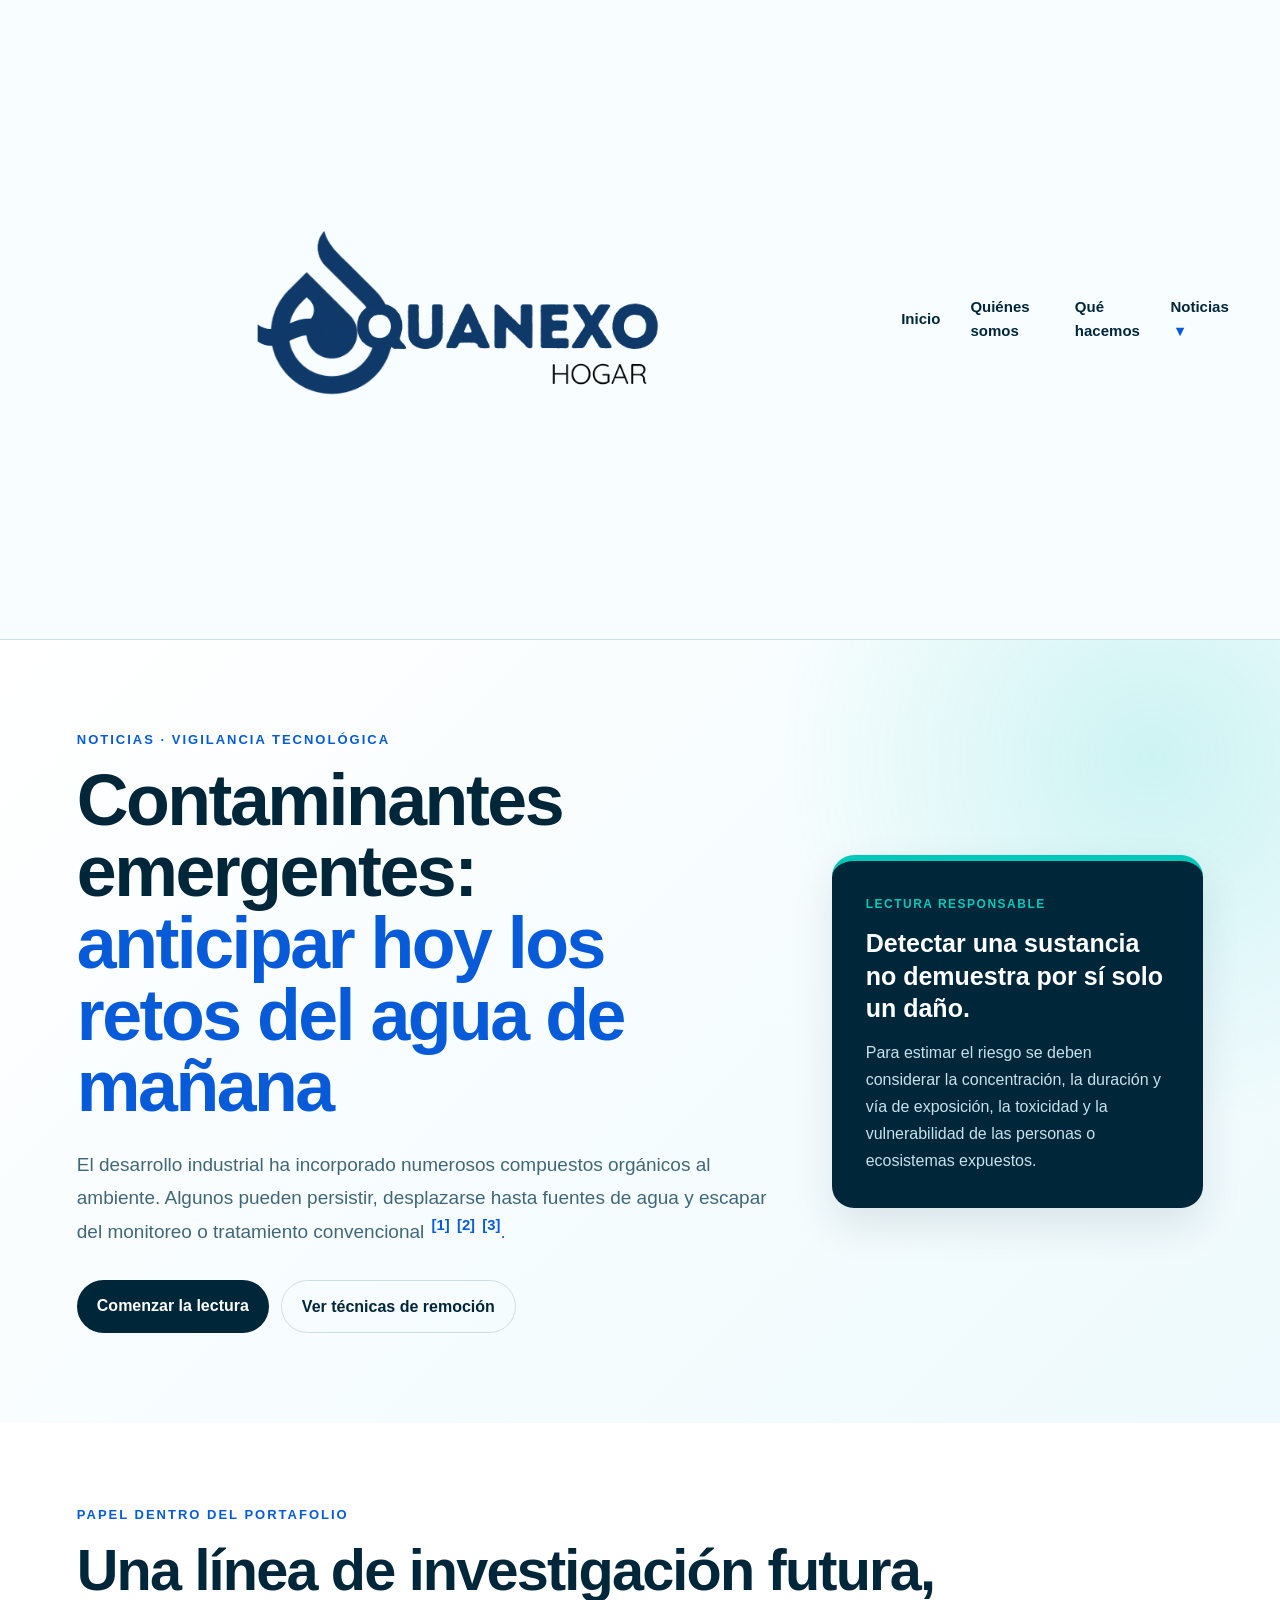
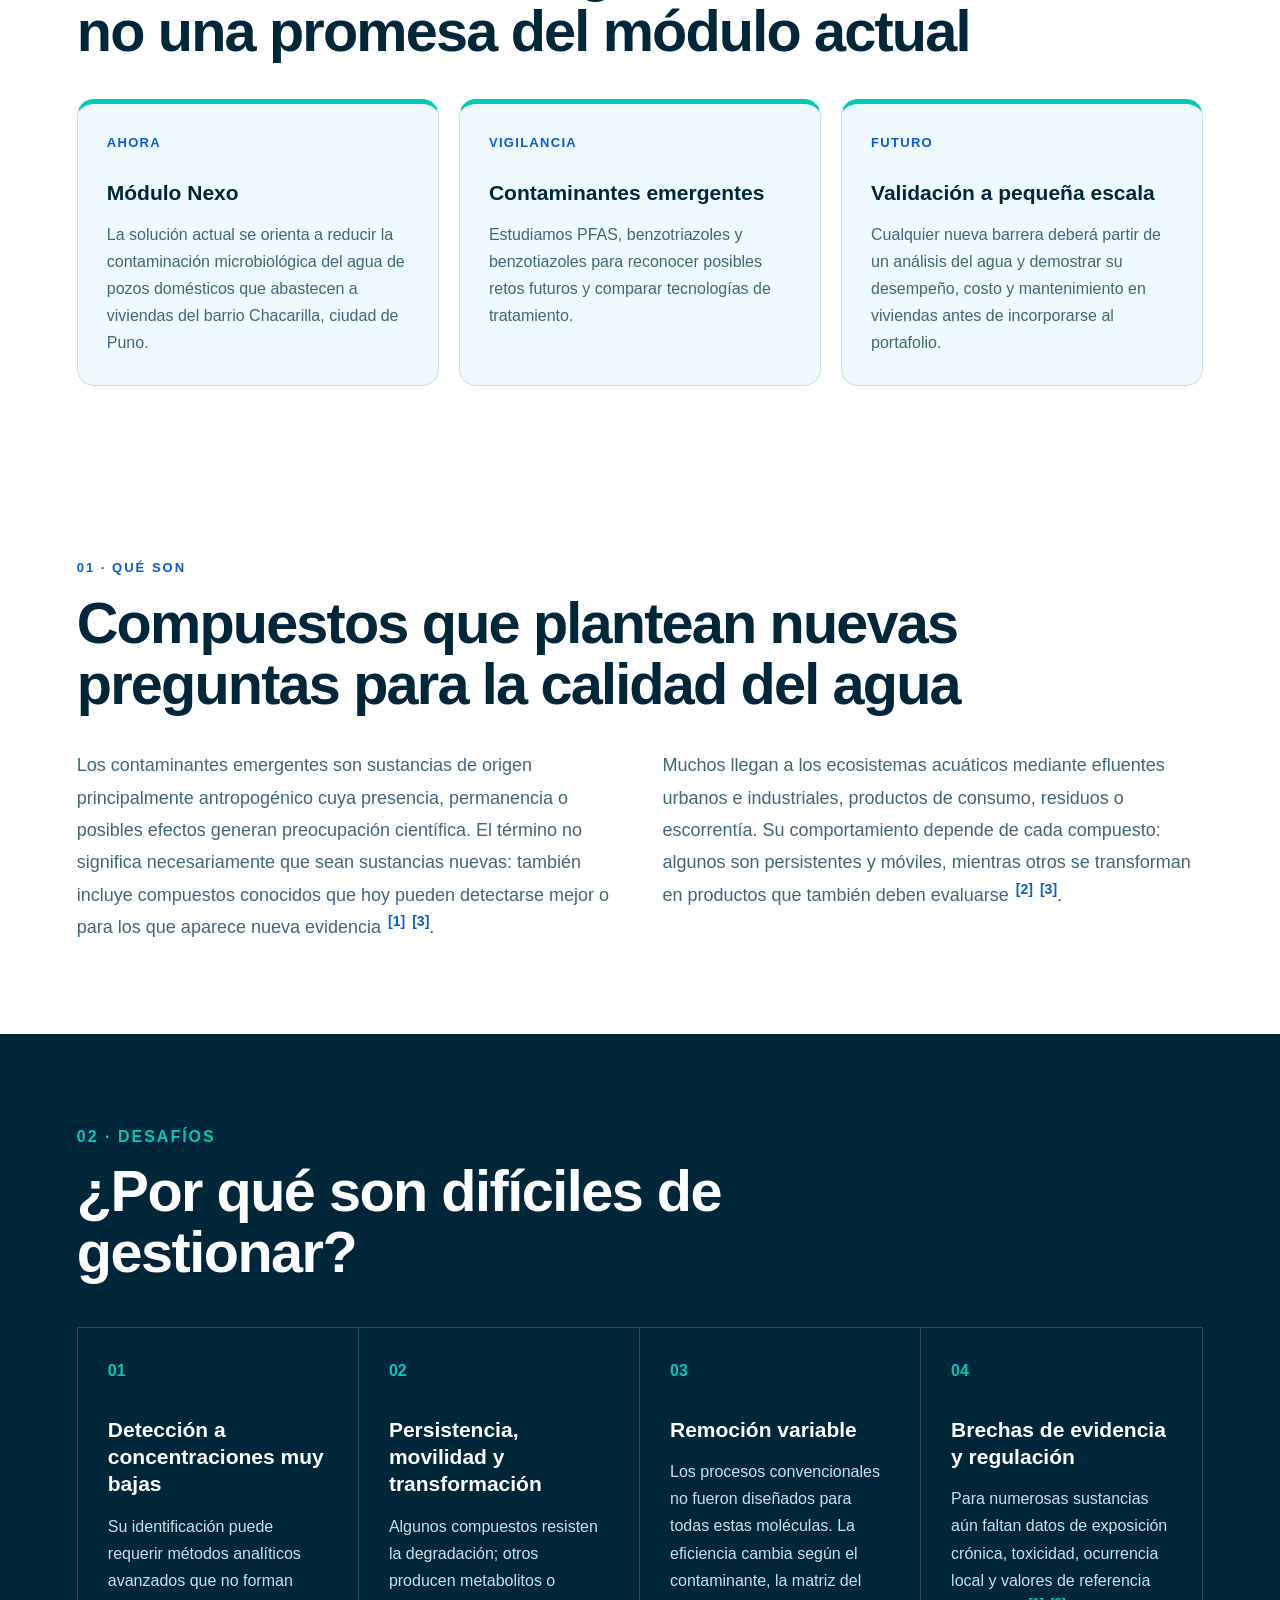
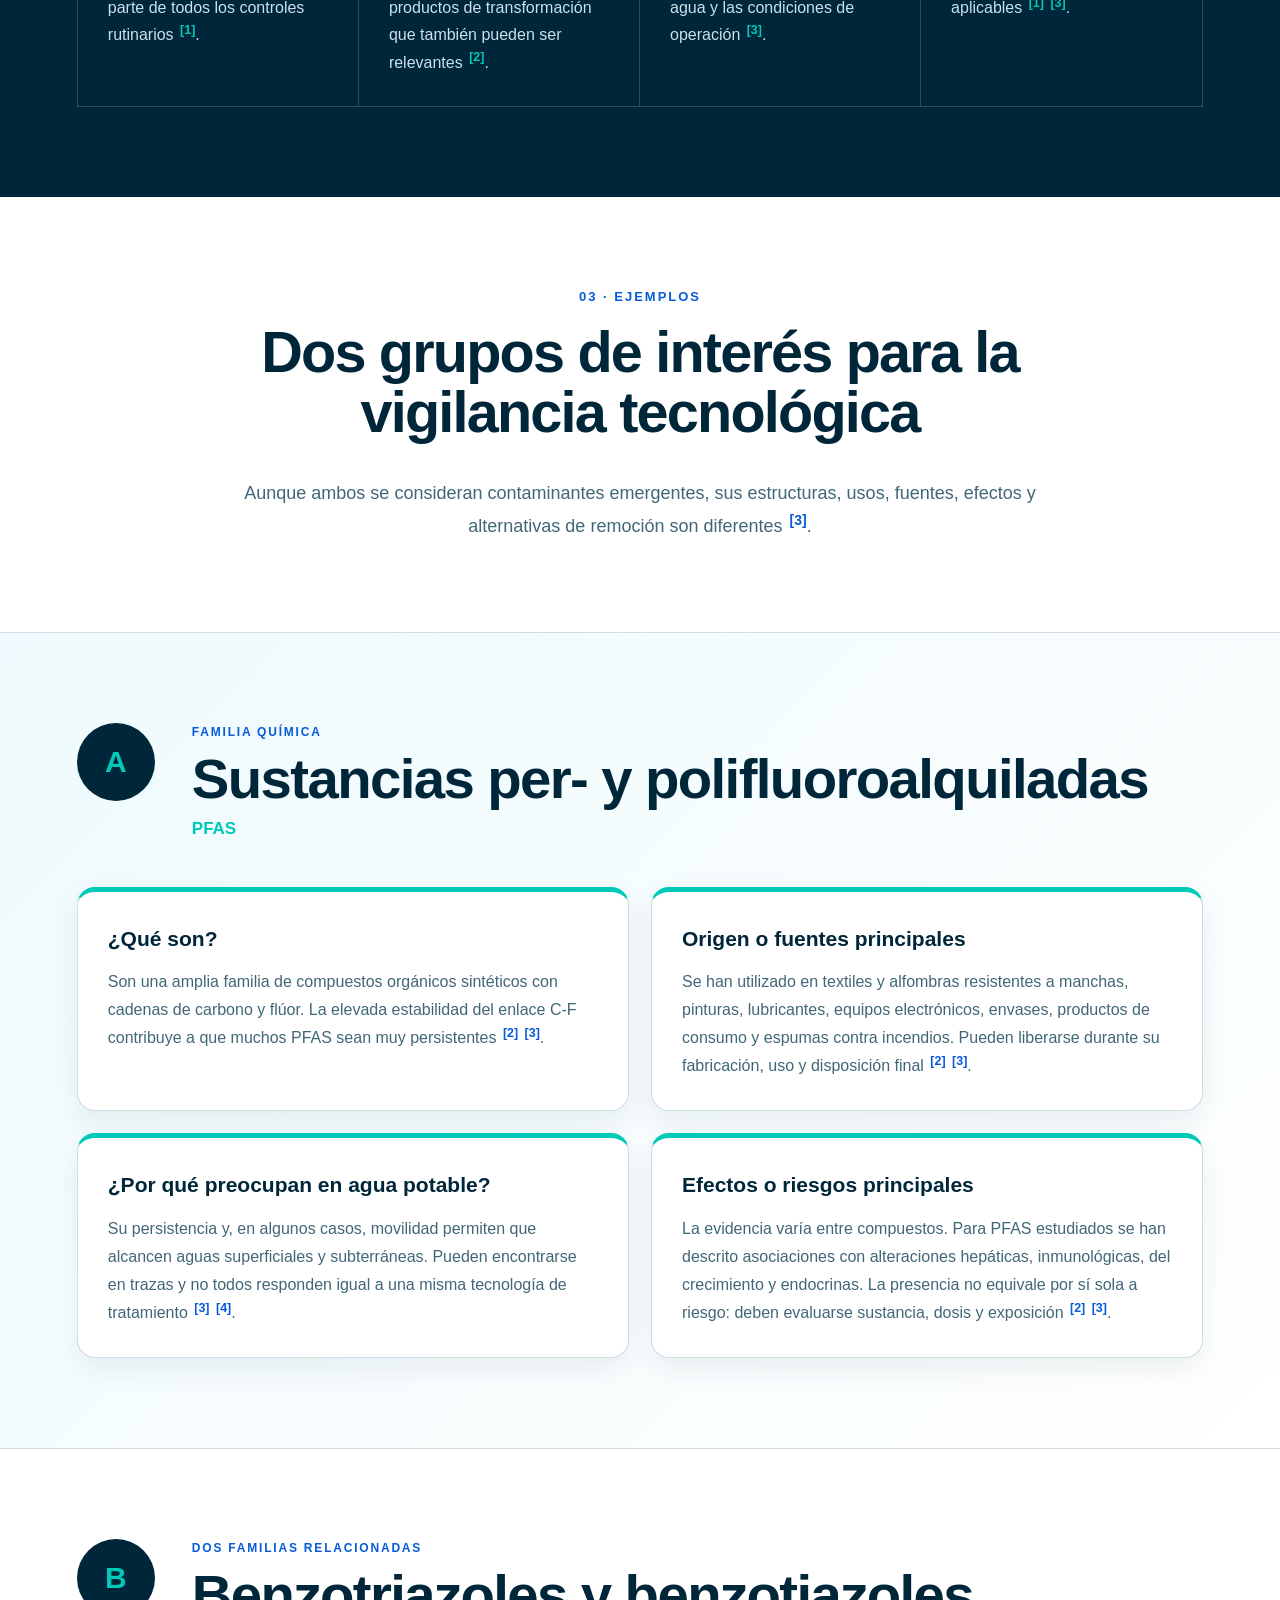
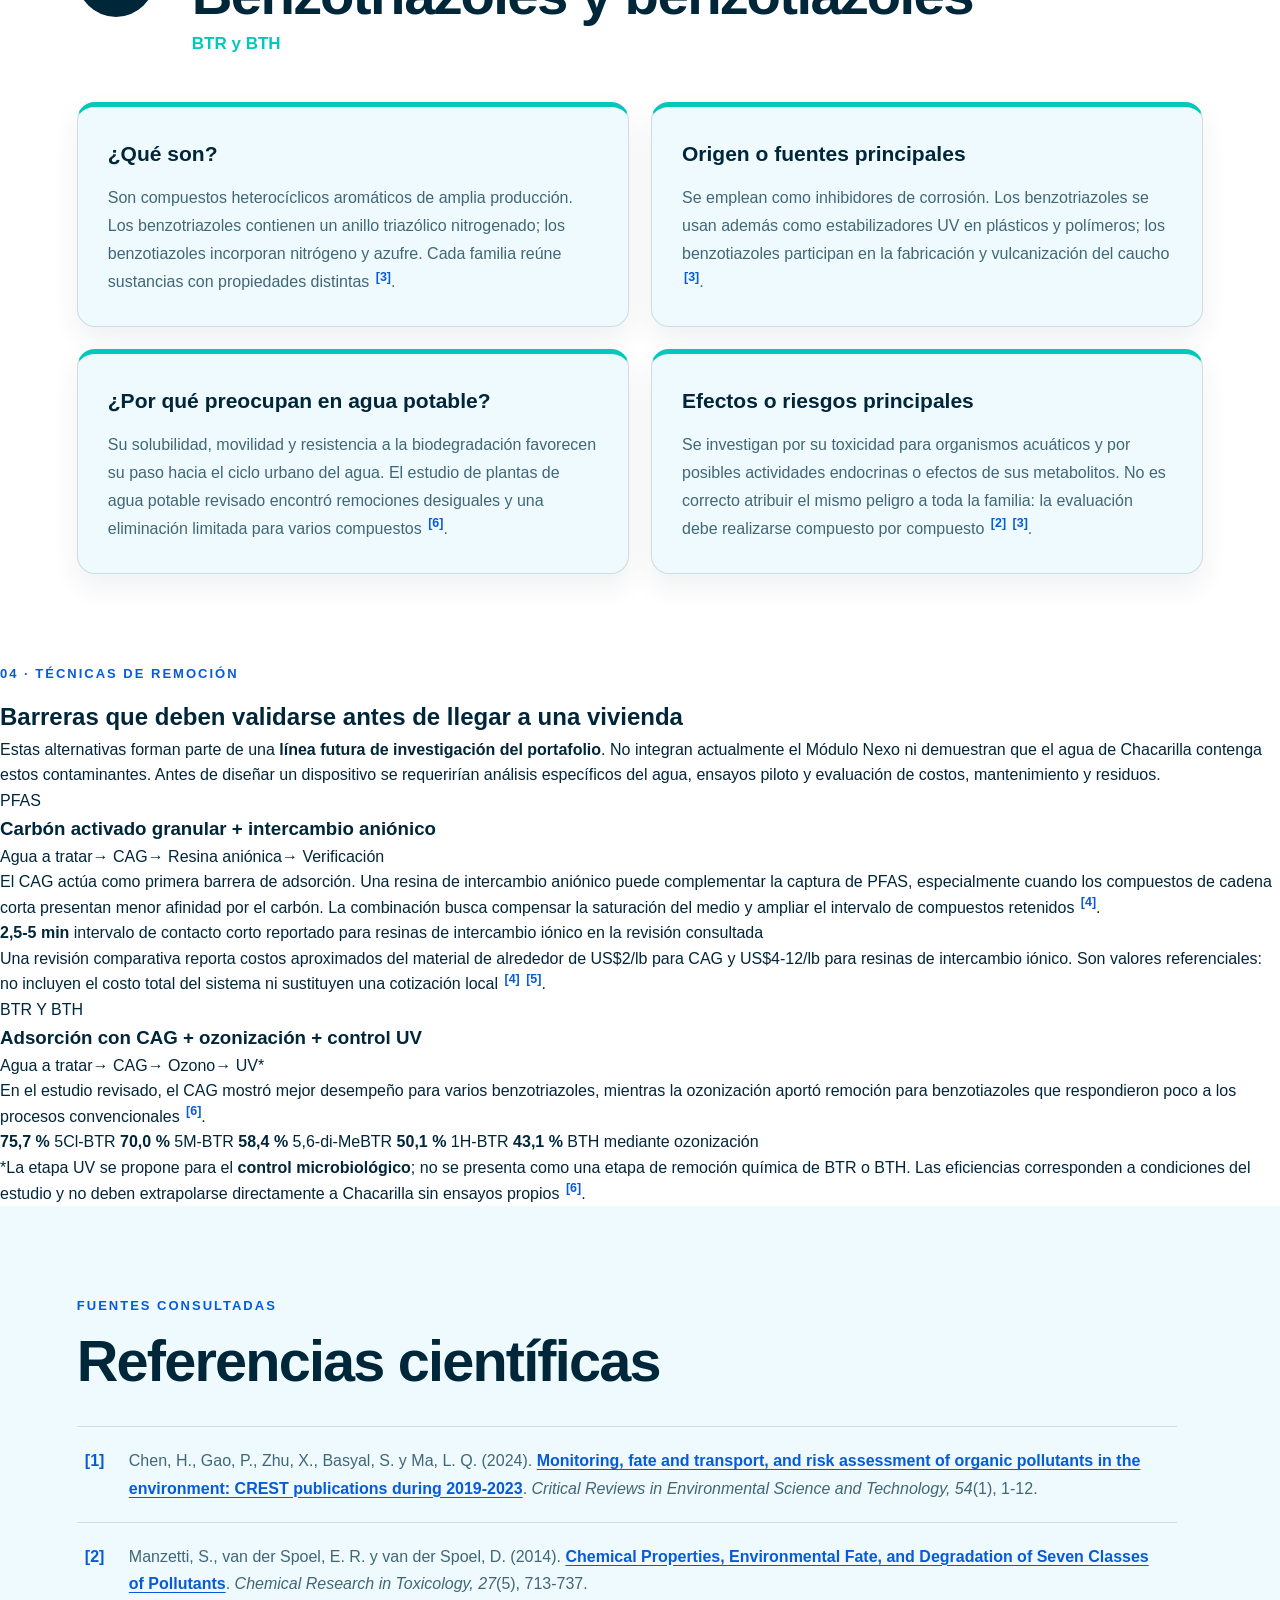
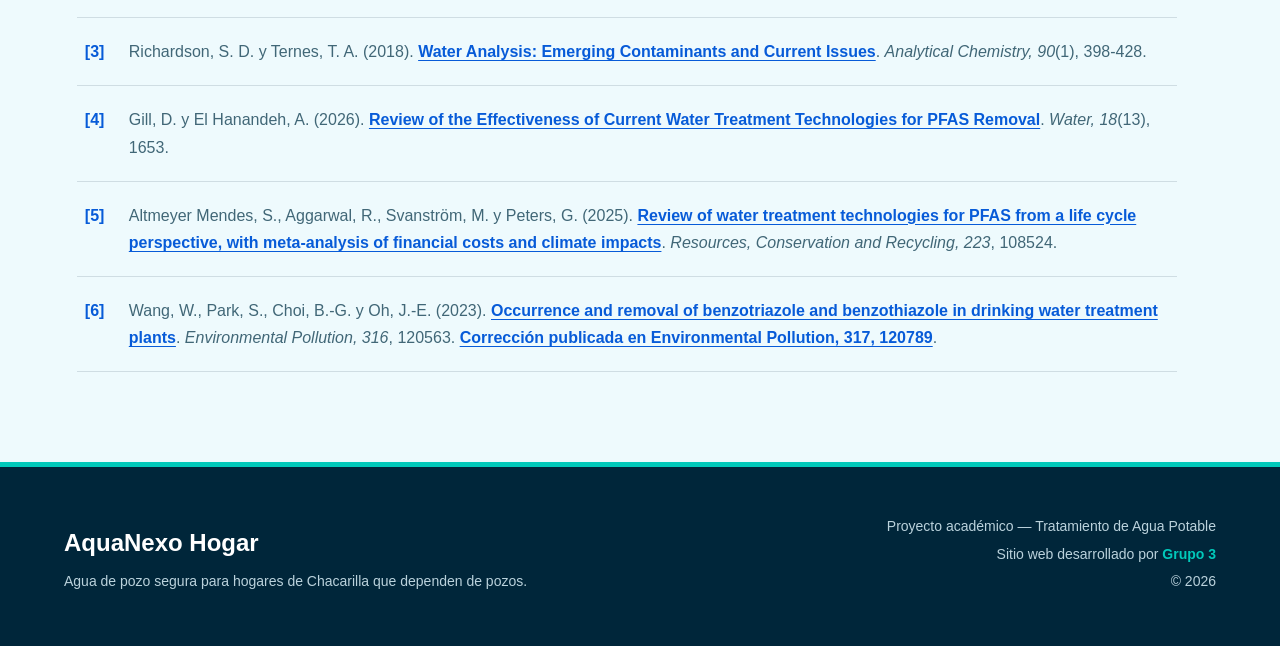
==== commit 7fe811ef: "Update nosotros.html" ====
--- a/nosotros.html
+++ b/nosotros.html
@@ -5,35 +5,39 @@
     <meta charset="UTF-8">
     <meta name="viewport" content="width=device-width, initial-scale=1.0">
 
-    <title>Quiénes somos | AquaNexo Hogar</title>
-
-    <link rel="stylesheet" href="estilos.css">
+    <title>Noticias | Contaminantes emergentes | AquaNexo Hogar</title>
+
+    <link rel="stylesheet" href="estilos.css?v=5">
 </head>
 
 <body>
 
     <header>
-        <h1>AquaNexo Hogar</h1>
+        <a class="marca-logo" href="index.html" aria-label="Ir al inicio de AquaNexo">
+            <img src="imagenes/logo.png" alt="AquaNexo">
+        </a>
 
         <nav>
             <a href="index.html">Inicio</a>
             <a href="nosotros.html">Quiénes somos</a>
             <a href="servicios.html">Qué hacemos</a>
+
             <details class="menu-noticias">
                 <summary>Noticias</summary>
 
                 <div class="submenu-noticias">
                     <div class="item-contaminantes">
-                        <a class="enlace-contaminantes" href="noticias.html#contaminantes-emergentes">
+                        <a class="enlace-contaminantes" href="#contaminantes-emergentes">
                             Contaminantes emergentes <span aria-hidden="true">‹</span>
                         </a>
 
                         <div class="submenu-contaminantes">
-                            <a href="noticias.html#que-son">Qué son</a>
-                            <a href="noticias.html#desafios">Desafíos</a>
+                            <a href="#que-son">Qué son</a>
+                            <a href="#desafios">Desafíos</a>
+                            <a href="#tecnicas-remocion">Técnicas de remoción</a>
                             <p>Ejemplos</p>
-                            <a href="noticias.html#pfas">Sustancias per- y polifluoroalquiladas</a>
-                            <a href="noticias.html#benzotriazoles">Benzotriazoles y benzotiazoles</a>
+                            <a href="#pfas">Sustancias per- y polifluoroalquiladas</a>
+                            <a href="#benzotriazoles">Benzotriazoles y benzotiazoles</a>
                         </div>
                     </div>
                 </div>
@@ -41,244 +45,409 @@
         </nav>
     </header>
 
-    <main>
-
-        <section id="nosotros" class="seccion-nosotros">
-
-            <figure class="imagen-nosotros">
-
-                <img
-                    src="imagenes/pozo-puno2.jpeg"
-                    alt="Pozo con sistema de bombeo solar implementado en Puno"
-                >
-
-                <figcaption>
-                    Pozo con tecnología de bombeo solar en la región Puno.
-                    <a class="cita-numero" href="#ref-nosotros-2">[2]</a>
-                </figcaption>
-
-            </figure>
-
-
-            <div class="contenido-nosotros">
-
-                <p class="etiqueta-seccion">
-                    QUIÉNES SOMOS
+    <main id="contaminantes-emergentes">
+
+        <section class="portada-noticias">
+            <div>
+                <p class="etiqueta-seccion">NOTICIAS · VIGILANCIA TECNOLÓGICA</p>
+                <h2>
+                    Contaminantes emergentes:
+                    <span>anticipar hoy los retos del agua de mañana</span>
+                </h2>
+                <p>
+                    El desarrollo industrial ha incorporado numerosos compuestos
+                    orgánicos al ambiente. Algunos pueden persistir, desplazarse hasta
+                    fuentes de agua y escapar del monitoreo o tratamiento convencional
+                    <a class="cita-numero" href="#ref-noticias-1">[1]</a>
+                    <a class="cita-numero" href="#ref-noticias-2">[2]</a>
+                    <a class="cita-numero" href="#ref-noticias-3">[3]</a>.
                 </p>
-
-                <h2>
-                    Una solución doméstica para un problema real del agua
-                </h2>
-
-                <p class="presentacion-nosotros">
-                    AquaNexo Hogar nace para atender un caso real: las viviendas del
-                    barrio Chacarilla, en la ciudad de Puno, cuyos pozos domésticos
-                    presentaron contaminación microbiológica y agua no apta para el
-                    consumo humano <a class="cita-numero" href="#ref-nosotros-1">[1]</a>.
+                <div class="enlaces-portada-noticias">
+                    <a href="#que-son">Comenzar la lectura</a>
+                    <a href="#tecnicas-remocion">Ver técnicas de remoción</a>
+                </div>
+            </div>
+
+            <aside class="dato-noticias">
+                <span>LECTURA RESPONSABLE</span>
+                <strong>Detectar una sustancia no demuestra por sí solo un daño.</strong>
+                <p>
+                    Para estimar el riesgo se deben considerar la concentración, la
+                    duración y vía de exposición, la toxicidad y la vulnerabilidad de
+                    las personas o ecosistemas expuestos.
                 </p>
-
-                <div class="declaracion-marca">
-                    <strong>¿Qué expresa nuestro nombre?</strong>
-                    <p>
-                        <em>Aqua</em> representa el agua que queremos proteger;
-                        <em>Nexo</em>, la conexión entre diagnóstico, tecnología y
-                        familia; y <em>Hogar</em> define nuestra escala de acción:
-                        las viviendas del barrio Chacarilla que comparten este problema.
-                    </p>
+            </aside>
+        </section>
+
+        <section class="portafolio-innovacion">
+            <div>
+                <p class="etiqueta-seccion">PAPEL DENTRO DEL PORTAFOLIO</p>
+                <h2>Una línea de investigación futura, no una promesa del módulo actual</h2>
+            </div>
+
+            <div class="ruta-portafolio">
+                <article>
+                    <span>AHORA</span>
+                    <h3>Módulo Nexo</h3>
+                    <p>
+                        La solución actual se orienta a reducir la contaminación
+                        microbiológica del agua de pozos domésticos que abastecen a
+                        viviendas del barrio Chacarilla, ciudad de Puno.
+                    </p>
+                </article>
+                <article>
+                    <span>VIGILANCIA</span>
+                    <h3>Contaminantes emergentes</h3>
+                    <p>
+                        Estudiamos PFAS, benzotriazoles y benzotiazoles para reconocer
+                        posibles retos futuros y comparar tecnologías de tratamiento.
+                    </p>
+                </article>
+                <article>
+                    <span>FUTURO</span>
+                    <h3>Validación a pequeña escala</h3>
+                    <p>
+                        Cualquier nueva barrera deberá partir de un análisis del agua y
+                        demostrar su desempeño, costo y mantenimiento en viviendas antes
+                        de incorporarse al portafolio.
+                    </p>
+                </article>
+            </div>
+        </section>
+
+        <section id="que-son" class="seccion-contenido-noticias">
+            <p class="etiqueta-seccion">01 · QUÉ SON</p>
+            <h2>Compuestos que plantean nuevas preguntas para la calidad del agua</h2>
+            <div class="texto-dos-columnas">
+                <p>
+                    Los contaminantes emergentes son sustancias de origen principalmente
+                    antropogénico cuya presencia, permanencia o posibles efectos generan
+                    preocupación científica. El término no significa necesariamente que
+                    sean sustancias nuevas: también incluye compuestos conocidos que hoy
+                    pueden detectarse mejor o para los que aparece nueva evidencia
+                    <a class="cita-numero" href="#ref-noticias-1">[1]</a>
+                    <a class="cita-numero" href="#ref-noticias-3">[3]</a>.
+                </p>
+                <p>
+                    Muchos llegan a los ecosistemas acuáticos mediante efluentes urbanos
+                    e industriales, productos de consumo, residuos o escorrentía. Su
+                    comportamiento depende de cada compuesto: algunos son persistentes y
+                    móviles, mientras otros se transforman en productos que también deben
+                    evaluarse
+                    <a class="cita-numero" href="#ref-noticias-2">[2]</a>
+                    <a class="cita-numero" href="#ref-noticias-3">[3]</a>.
+                </p>
+            </div>
+        </section>
+
+        <section id="desafios" class="seccion-desafios">
+            <p class="etiqueta-clara">02 · DESAFÍOS</p>
+            <h2>¿Por qué son difíciles de gestionar?</h2>
+            <div class="grid-desafios">
+                <article>
+                    <span>01</span>
+                    <h3>Detección a concentraciones muy bajas</h3>
+                    <p>
+                        Su identificación puede requerir métodos analíticos avanzados que
+                        no forman parte de todos los controles rutinarios
+                        <a class="cita-numero cita-clara" href="#ref-noticias-1">[1]</a>.
+                    </p>
+                </article>
+                <article>
+                    <span>02</span>
+                    <h3>Persistencia, movilidad y transformación</h3>
+                    <p>
+                        Algunos compuestos resisten la degradación; otros producen
+                        metabolitos o productos de transformación que también pueden ser
+                        relevantes
+                        <a class="cita-numero cita-clara" href="#ref-noticias-2">[2]</a>.
+                    </p>
+                </article>
+                <article>
+                    <span>03</span>
+                    <h3>Remoción variable</h3>
+                    <p>
+                        Los procesos convencionales no fueron diseñados para todas estas
+                        moléculas. La eficiencia cambia según el contaminante, la matriz
+                        del agua y las condiciones de operación
+                        <a class="cita-numero cita-clara" href="#ref-noticias-3">[3]</a>.
+                    </p>
+                </article>
+                <article>
+                    <span>04</span>
+                    <h3>Brechas de evidencia y regulación</h3>
+                    <p>
+                        Para numerosas sustancias aún faltan datos de exposición crónica,
+                        toxicidad, ocurrencia local y valores de referencia aplicables
+                        <a class="cita-numero cita-clara" href="#ref-noticias-1">[1]</a>
+                        <a class="cita-numero cita-clara" href="#ref-noticias-3">[3]</a>.
+                    </p>
+                </article>
+            </div>
+        </section>
+
+        <section id="ejemplos" class="introduccion-ejemplos">
+            <p class="etiqueta-seccion">03 · EJEMPLOS</p>
+            <h2>Dos grupos de interés para la vigilancia tecnológica</h2>
+            <p>
+                Aunque ambos se consideran contaminantes emergentes, sus estructuras,
+                usos, fuentes, efectos y alternativas de remoción son diferentes
+                <a class="cita-numero" href="#ref-noticias-3">[3]</a>.
+            </p>
+        </section>
+
+        <section id="pfas" class="ficha-contaminante ficha-pfas">
+            <div class="cabecera-ficha">
+                <p class="numero-ficha">A</p>
+                <div>
+                    <p class="familia-quimica">FAMILIA QUÍMICA</p>
+                    <h2>Sustancias per- y polifluoroalquiladas</h2>
+                    <p class="sigla-ficha">PFAS</p>
                 </div>
-
-
-                <div class="identidad-grid">
-
-                    <article class="bloque-identidad">
-
- 
-                        <h3>Misión</h3>
-
-                        <p>
-                            Desarrollar junto con las familias del barrio Chacarilla un
-                            módulo doméstico accesible, seguro y sostenible que reduzca
-                            la contaminación microbiológica de sus pozos y proteja el
-                            agua destinada al consumo.
-                        </p>
-
-                    </article>
-
-
-                    <article class="bloque-identidad">
-
-
-                        <h3>Visión</h3>
-
-                        <p>
-                            Conseguir que las viviendas de Chacarilla abastecidas por
-                            pozos domésticos cuenten con una
-                            solución confiable y fácil de operar, capaz de validarse en
-                            este caso real y luego replicarse en otros hogares con una
-                            problemática equivalente.
-                        </p>
-
-                    </article>
-
+            </div>
+
+            <div class="grid-ficha">
+                <article>
+                    <h3>¿Qué son?</h3>
+                    <p>
+                        Son una amplia familia de compuestos orgánicos sintéticos con
+                        cadenas de carbono y flúor. La elevada estabilidad del enlace C-F
+                        contribuye a que muchos PFAS sean muy persistentes
+                        <a class="cita-numero" href="#ref-noticias-2">[2]</a>
+                        <a class="cita-numero" href="#ref-noticias-3">[3]</a>.
+                    </p>
+                </article>
+                <article>
+                    <h3>Origen o fuentes principales</h3>
+                    <p>
+                        Se han utilizado en textiles y alfombras resistentes a manchas,
+                        pinturas, lubricantes, equipos electrónicos, envases, productos
+                        de consumo y espumas contra incendios. Pueden liberarse durante
+                        su fabricación, uso y disposición final
+                        <a class="cita-numero" href="#ref-noticias-2">[2]</a>
+                        <a class="cita-numero" href="#ref-noticias-3">[3]</a>.
+                    </p>
+                </article>
+                <article>
+                    <h3>¿Por qué preocupan en agua potable?</h3>
+                    <p>
+                        Su persistencia y, en algunos casos, movilidad permiten que
+                        alcancen aguas superficiales y subterráneas. Pueden encontrarse
+                        en trazas y no todos responden igual a una misma tecnología de
+                        tratamiento
+                        <a class="cita-numero" href="#ref-noticias-3">[3]</a>
+                        <a class="cita-numero" href="#ref-noticias-4">[4]</a>.
+                    </p>
+                </article>
+                <article>
+                    <h3>Efectos o riesgos principales</h3>
+                    <p>
+                        La evidencia varía entre compuestos. Para PFAS estudiados se han
+                        descrito asociaciones con alteraciones hepáticas, inmunológicas,
+                        del crecimiento y endocrinas. La presencia no equivale por sí
+                        sola a riesgo: deben evaluarse sustancia, dosis y exposición
+                        <a class="cita-numero" href="#ref-noticias-2">[2]</a>
+                        <a class="cita-numero" href="#ref-noticias-3">[3]</a>.
+                    </p>
+                </article>
+            </div>
+        </section>
+
+        <section id="benzotriazoles" class="ficha-contaminante ficha-benzos">
+            <div class="cabecera-ficha">
+                <p class="numero-ficha">B</p>
+                <div>
+                    <p class="familia-quimica">DOS FAMILIAS RELACIONADAS</p>
+                    <h2>Benzotriazoles y benzotiazoles</h2>
+                    <p class="sigla-ficha">BTR y BTH</p>
                 </div>
-
-
-                <div class="valores">
-
-                    <h3>Nuestros valores</h3>
-
-                    <div class="lista-valores">
-                        <span>Rigor técnico</span>
-                        <span>Innovación útil</span>
-                        <span>Sostenibilidad</span>
-                        <span>Compromiso social</span>
-                        <span>Seguridad</span>
-                        <span>Equipo multidisciplinario e inclusivo</span>
+            </div>
+
+            <div class="grid-ficha">
+                <article>
+                    <h3>¿Qué son?</h3>
+                    <p>
+                        Son compuestos heterocíclicos aromáticos de amplia producción.
+                        Los benzotriazoles contienen un anillo triazólico nitrogenado;
+                        los benzotiazoles incorporan nitrógeno y azufre. Cada familia
+                        reúne sustancias con propiedades distintas
+                        <a class="cita-numero" href="#ref-noticias-3">[3]</a>.
+                    </p>
+                </article>
+                <article>
+                    <h3>Origen o fuentes principales</h3>
+                    <p>
+                        Se emplean como inhibidores de corrosión. Los benzotriazoles se
+                        usan además como estabilizadores UV en plásticos y polímeros; los
+                        benzotiazoles participan en la fabricación y vulcanización del
+                        caucho
+                        <a class="cita-numero" href="#ref-noticias-3">[3]</a>.
+                    </p>
+                </article>
+                <article>
+                    <h3>¿Por qué preocupan en agua potable?</h3>
+                    <p>
+                        Su solubilidad, movilidad y resistencia a la biodegradación
+                        favorecen su paso hacia el ciclo urbano del agua. El estudio de
+                        plantas de agua potable revisado encontró remociones desiguales y
+                        una eliminación limitada para varios compuestos
+                        <a class="cita-numero" href="#ref-noticias-6">[6]</a>.
+                    </p>
+                </article>
+                <article>
+                    <h3>Efectos o riesgos principales</h3>
+                    <p>
+                        Se investigan por su toxicidad para organismos acuáticos y por
+                        posibles actividades endocrinas o efectos de sus metabolitos. No
+                        es correcto atribuir el mismo peligro a toda la familia: la
+                        evaluación debe realizarse compuesto por compuesto
+                        <a class="cita-numero" href="#ref-noticias-2">[2]</a>
+                        <a class="cita-numero" href="#ref-noticias-3">[3]</a>.
+                    </p>
+                </article>
+            </div>
+        </section>
+
+        <section id="tecnicas-remocion" class="tecnicas-remocion">
+            <div class="encabezado-tecnicas">
+                <p class="etiqueta-seccion">04 · TÉCNICAS DE REMOCIÓN</p>
+                <h2>Barreras que deben validarse antes de llegar a una vivienda</h2>
+                <p>
+                    Estas alternativas forman parte de una <strong>línea futura de
+                    investigación del portafolio</strong>. No integran actualmente el
+                    Módulo Nexo ni demuestran que el agua de Chacarilla contenga estos
+                    contaminantes. Antes de diseñar un dispositivo se requerirían análisis
+                    específicos del agua, ensayos piloto y evaluación de costos,
+                    mantenimiento y residuos.
+                </p>
+            </div>
+
+            <div class="grid-tecnicas">
+                <article class="tecnica-futura">
+                    <div class="tecnica-etiqueta">PFAS</div>
+                    <h3>Carbón activado granular + intercambio aniónico</h3>
+                    <div class="flujo-tecnica" aria-label="Tren de tratamiento propuesto para PFAS">
+                        <span>Agua a tratar</span><b>→</b>
+                        <span>CAG</span><b>→</b>
+                        <span>Resina aniónica</span><b>→</b>
+                        <span>Verificación</span>
                     </div>
-
-                </div>
-
-
-            </div>
-
-        </section>
-        <section class="seccion-equipo">
-
-            <p class="etiqueta-seccion">NUESTRO EQUIPO</p>
-
-            <h2>Personas que conectan conocimiento y propósito</h2>
-
-            <p class="introduccion-equipo">
-                AquaNexo Hogar está conformada por seis integrantes que integran el
-                diseño técnico, la viabilidad económica y el acompañamiento a las
-                familias del barrio Chacarilla usuarias del Módulo Nexo.
-            </p>
-
-            <div class="organigrama">
-
-                <article class="persona ceo">
-
-                    <p class="cargo">CEO</p>
-
-                    <h3>Melanie Ramos</h3>
-
-                    <p class="funcion">
-                        Dirección estratégica y coordinación general
-                    </p>
-
-                </article>
-
-
-                <div class="equipo-directivo">
-
-                    <article class="persona">
-
-                        <p class="cargo">
-                            Director de Estudios y Proyectos
-                        </p>
-
-                        <h3>Rafael Samalvides</h3>
-
-                        <p class="funcion">
-                            Investigación, diseño técnico y desarrollo de proyectos
-                        </p>
-
-                    </article>
-
-
-                    <article class="persona">
-
-                        <p class="cargo">
-                            Director Financiero
-                        </p>
-
-                        <h3>Javier Rebatta</h3>
-
-                        <p class="funcion">
-                            Presupuesto y evaluación de viabilidad económica
-                        </p>
-
-                    </article>
-
-
-                    <article class="persona">
-
-                        <p class="cargo">
-                            Directora de Monitoreo y Servicios
-                        </p>
-
-                        <h3>Camila Ramírez</h3>
-
-                        <p class="funcion">
-                            Operación, monitoreo y control de la calidad del agua
-                        </p>
-
-                    </article>
-
-
-                    <article class="persona">
-
-                        <p class="cargo">
-                            Directora de Marketing
-                        </p>
-
-                        <h3>Xitlaly Martinez</h3>
-
-                        <p class="funcion">
-                            Identidad, comunicación y posicionamiento de AquaNexo Hogar
-                        </p>
-
-                    </article>
-
-
-                    <article class="persona">
-
-                        <p class="cargo">
-                            Directora del Área Social
-                        </p>
-
-                        <h3>Camila Rodríguez</h3>
-
-                        <p class="funcion">
-                            Vinculación comunitaria y evaluación del impacto social
-                        </p>
-
-                    </article>
-                </div>
-            </div>    
-        </section>
-
-        <section class="fuentes-pagina fuentes-compactas">
-            <p class="etiqueta-seccion">FUENTES</p>
-            <h2>Referencias de esta página</h2>
-
-            <ol class="lista-fuentes-numerada">
-                <li id="ref-nosotros-1">
-                    Huarachi Cruz, C. E. et al. (2026).
-                    <a href="https://doi.org/10.33996/revistaalfa.v10i28.458"
-                       target="_blank" rel="noopener noreferrer">
-                        Riesgo sanitario por contaminación microbiológica de pozos
-                        asociados a letrinas en Puno, Perú
-                    </a>. <i>Alfa, 10</i>(28), 614–626.
-                </li>
-                <li id="ref-nosotros-2">
-                    AgroPerú (2023).
-                    <a href="https://www.agroperu.pe/implementan-pozos-con-tecnologia-sostenible-para-mitigar-deficit-hidrico-en-puno/"
-                       target="_blank" rel="noopener noreferrer">
-                        Implementan pozos con tecnología sostenible para mitigar déficit hídrico en Puno
-                    </a>.
+                    <p>
+                        El CAG actúa como primera barrera de adsorción. Una resina de
+                        intercambio aniónico puede complementar la captura de PFAS,
+                        especialmente cuando los compuestos de cadena corta presentan
+                        menor afinidad por el carbón. La combinación busca compensar la
+                        saturación del medio y ampliar el intervalo de compuestos retenidos
+                        <a class="cita-numero" href="#ref-noticias-4">[4]</a>.
+                    </p>
+                    <div class="dato-tecnica">
+                        <strong>2,5-5 min</strong>
+                        <span>intervalo de contacto corto reportado para resinas de
+                        intercambio iónico en la revisión consultada</span>
+                    </div>
+                    <p class="nota-tecnica">
+                        Una revisión comparativa reporta costos aproximados del material
+                        de alrededor de US$2/lb para CAG y US$4-12/lb para resinas de
+                        intercambio iónico. Son valores referenciales: no incluyen el costo
+                        total del sistema ni sustituyen una cotización local
+                        <a class="cita-numero" href="#ref-noticias-4">[4]</a>
+                        <a class="cita-numero" href="#ref-noticias-5">[5]</a>.
+                    </p>
+                </article>
+
+                <article class="tecnica-futura">
+                    <div class="tecnica-etiqueta">BTR Y BTH</div>
+                    <h3>Adsorción con CAG + ozonización + control UV</h3>
+                    <div class="flujo-tecnica" aria-label="Tren de tratamiento estudiado para BTR y BTH">
+                        <span>Agua a tratar</span><b>→</b>
+                        <span>CAG</span><b>→</b>
+                        <span>Ozono</span><b>→</b>
+                        <span>UV*</span>
+                    </div>
+                    <p>
+                        En el estudio revisado, el CAG mostró mejor desempeño para varios
+                        benzotriazoles, mientras la ozonización aportó remoción para
+                        benzotiazoles que respondieron poco a los procesos convencionales
+                        <a class="cita-numero" href="#ref-noticias-6">[6]</a>.
+                    </p>
+                    <div class="lista-eficiencias">
+                        <span><strong>75,7 %</strong> 5Cl-BTR</span>
+                        <span><strong>70,0 %</strong> 5M-BTR</span>
+                        <span><strong>58,4 %</strong> 5,6-di-MeBTR</span>
+                        <span><strong>50,1 %</strong> 1H-BTR</span>
+                        <span><strong>43,1 %</strong> BTH mediante ozonización</span>
+                    </div>
+                    <p class="nota-tecnica">
+                        *La etapa UV se propone para el <strong>control microbiológico</strong>;
+                        no se presenta como una etapa de remoción química de BTR o BTH.
+                        Las eficiencias corresponden a condiciones del estudio y no deben
+                        extrapolarse directamente a Chacarilla sin ensayos propios
+                        <a class="cita-numero" href="#ref-noticias-6">[6]</a>.
+                    </p>
+                </article>
+            </div>
+        </section>
+
+        <section class="fuentes-noticias">
+            <p class="etiqueta-seccion">FUENTES CONSULTADAS</p>
+            <h2>Referencias científicas</h2>
+            <ol>
+                <li id="ref-noticias-1">
+                    Chen, H., Gao, P., Zhu, X., Basyal, S. y Ma, L. Q. (2024).
+                    <a href="https://doi.org/10.1080/10643389.2023.2273603"
+                       target="_blank" rel="noopener noreferrer">Monitoring, fate and
+                       transport, and risk assessment of organic pollutants in the
+                       environment: CREST publications during 2019-2023</a>.
+                    <i>Critical Reviews in Environmental Science and Technology, 54</i>(1), 1-12.
+                </li>
+                <li id="ref-noticias-2">
+                    Manzetti, S., van der Spoel, E. R. y van der Spoel, D. (2014).
+                    <a href="https://doi.org/10.1021/tx500014w" target="_blank"
+                       rel="noopener noreferrer">Chemical Properties, Environmental Fate,
+                       and Degradation of Seven Classes of Pollutants</a>.
+                    <i>Chemical Research in Toxicology, 27</i>(5), 713-737.
+                </li>
+                <li id="ref-noticias-3">
+                    Richardson, S. D. y Ternes, T. A. (2018).
+                    <a href="https://doi.org/10.1021/acs.analchem.7b04577"
+                       target="_blank" rel="noopener noreferrer">Water Analysis: Emerging
+                       Contaminants and Current Issues</a>.
+                    <i>Analytical Chemistry, 90</i>(1), 398-428.
+                </li>
+                <li id="ref-noticias-4">
+                    Gill, D. y El Hanandeh, A. (2026).
+                    <a href="https://doi.org/10.3390/w18131653" target="_blank"
+                       rel="noopener noreferrer">Review of the Effectiveness of Current
+                       Water Treatment Technologies for PFAS Removal</a>.
+                    <i>Water, 18</i>(13), 1653.
+                </li>
+                <li id="ref-noticias-5">
+                    Altmeyer Mendes, S., Aggarwal, R., Svanström, M. y Peters, G. (2025).
+                    <a href="https://doi.org/10.1016/j.resconrec.2025.108524"
+                       target="_blank" rel="noopener noreferrer">Review of water treatment
+                       technologies for PFAS from a life cycle perspective, with
+                       meta-analysis of financial costs and climate impacts</a>.
+                    <i>Resources, Conservation and Recycling, 223</i>, 108524.
+                </li>
+                <li id="ref-noticias-6">
+                    Wang, W., Park, S., Choi, B.-G. y Oh, J.-E. (2023).
+                    <a href="https://doi.org/10.1016/j.envpol.2022.120563"
+                       target="_blank" rel="noopener noreferrer">Occurrence and removal of
+                       benzotriazole and benzothiazole in drinking water treatment plants</a>.
+                    <i>Environmental Pollution, 316</i>, 120563.
+                    <a href="https://doi.org/10.1016/j.envpol.2022.120789"
+                       target="_blank" rel="noopener noreferrer">Corrección publicada en
+                       Environmental Pollution, 317, 120789</a>.
                 </li>
             </ol>
         </section>
+
     </main>
+
     <footer>
-
         <div>
             <h3>AquaNexo Hogar</h3>
-
-            <p>
-                Agua de pozo segura para hogares de Chacarilla que dependen de pozos.
-            </p>
+            <p>Agua de pozo segura para hogares de Chacarilla que dependen de pozos.</p>
         </div>
 
         <div class="credito">
@@ -286,10 +455,40 @@
             <p>Sitio web desarrollado por <strong>Grupo 3</strong></p>
             <p>© 2026</p>
         </div>
-
     </footer>
+
     <script src="script.js"></script>
-
+    <script>
+        (() => {
+            const menuNoticias = document.querySelector(".menu-noticias");
+
+            if (!menuNoticias) return;
+
+            const cerrarMenu = () => {
+                menuNoticias.removeAttribute("open");
+            };
+
+            menuNoticias.querySelectorAll('a[href^="#"]').forEach((enlace) => {
+                enlace.addEventListener("click", () => {
+                    cerrarMenu();
+                    enlace.blur();
+                });
+            });
+
+            document.addEventListener("click", (evento) => {
+                if (menuNoticias.open && !menuNoticias.contains(evento.target)) {
+                    cerrarMenu();
+                }
+            });
+
+            document.addEventListener("keydown", (evento) => {
+                if (evento.key === "Escape") {
+                    cerrarMenu();
+                    menuNoticias.querySelector("summary").focus();
+                }
+            });
+        })();
+    </script>
 </body>
 
 </html>
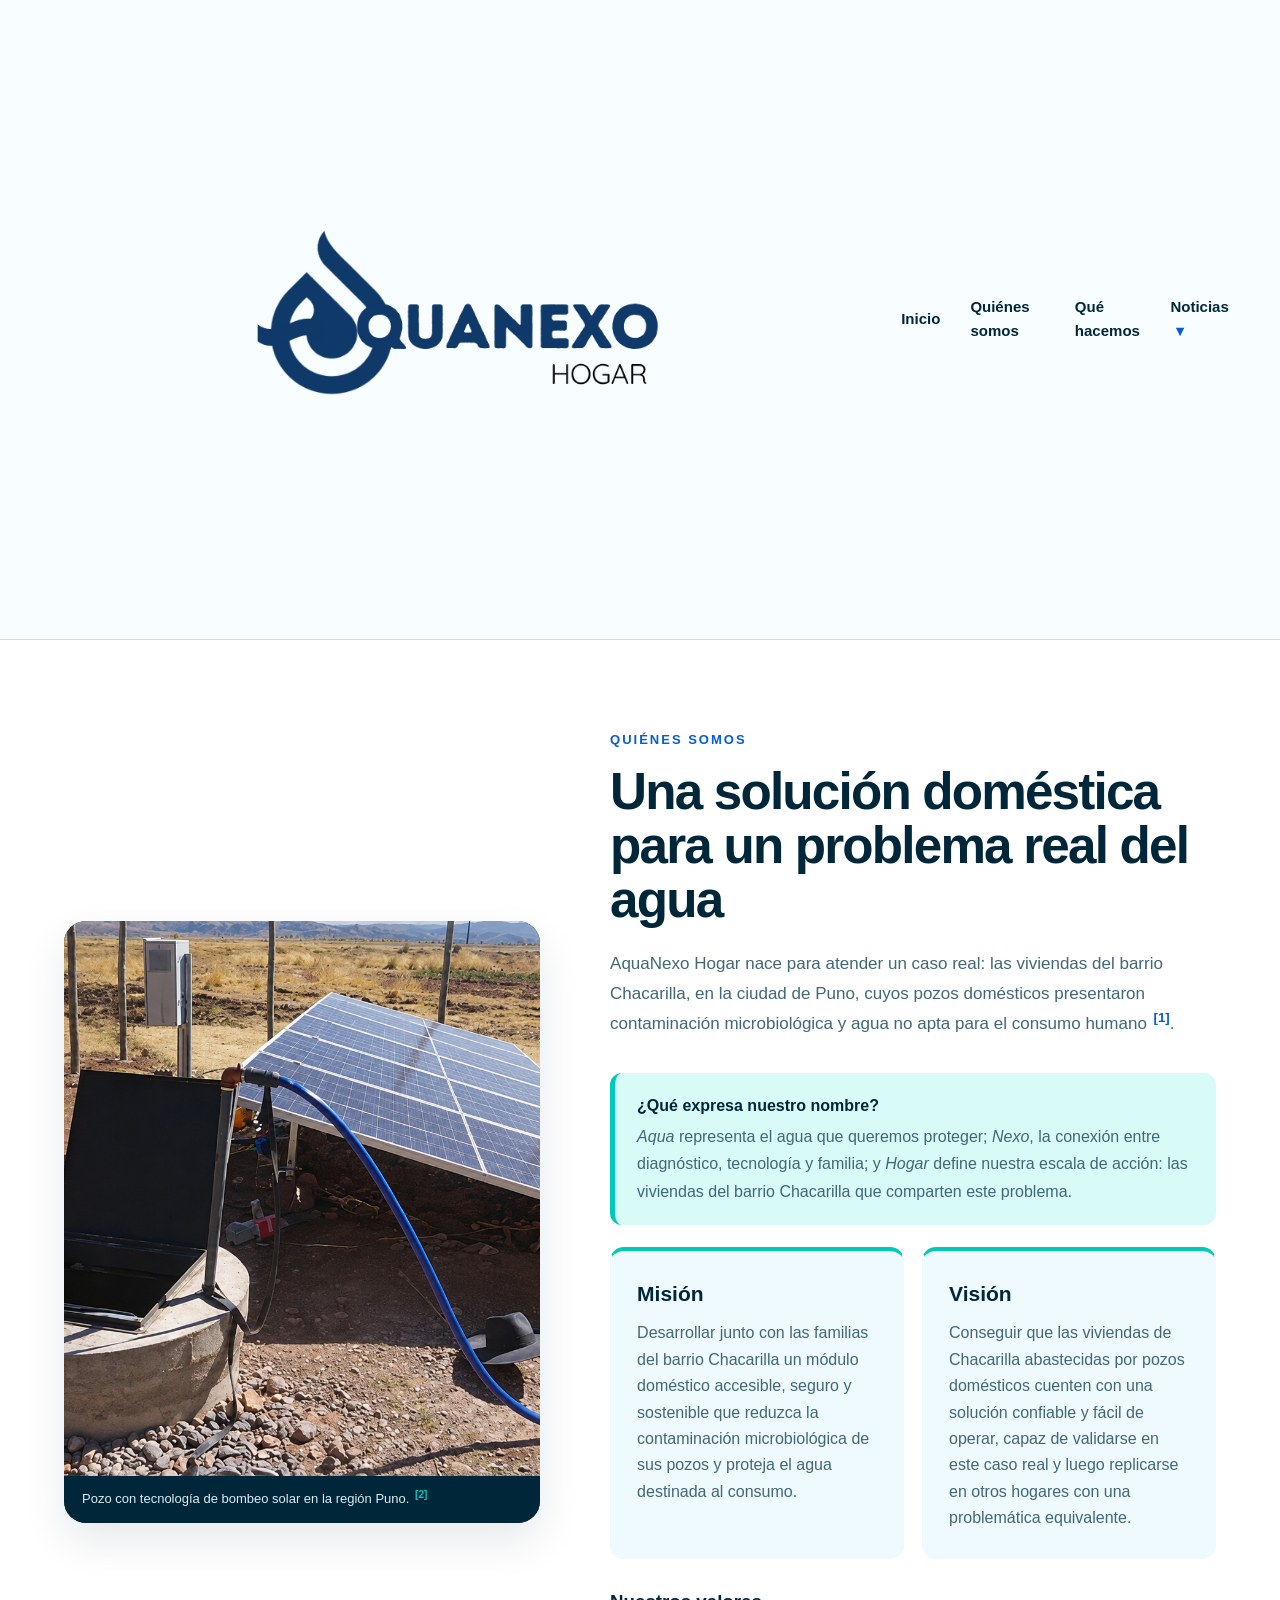
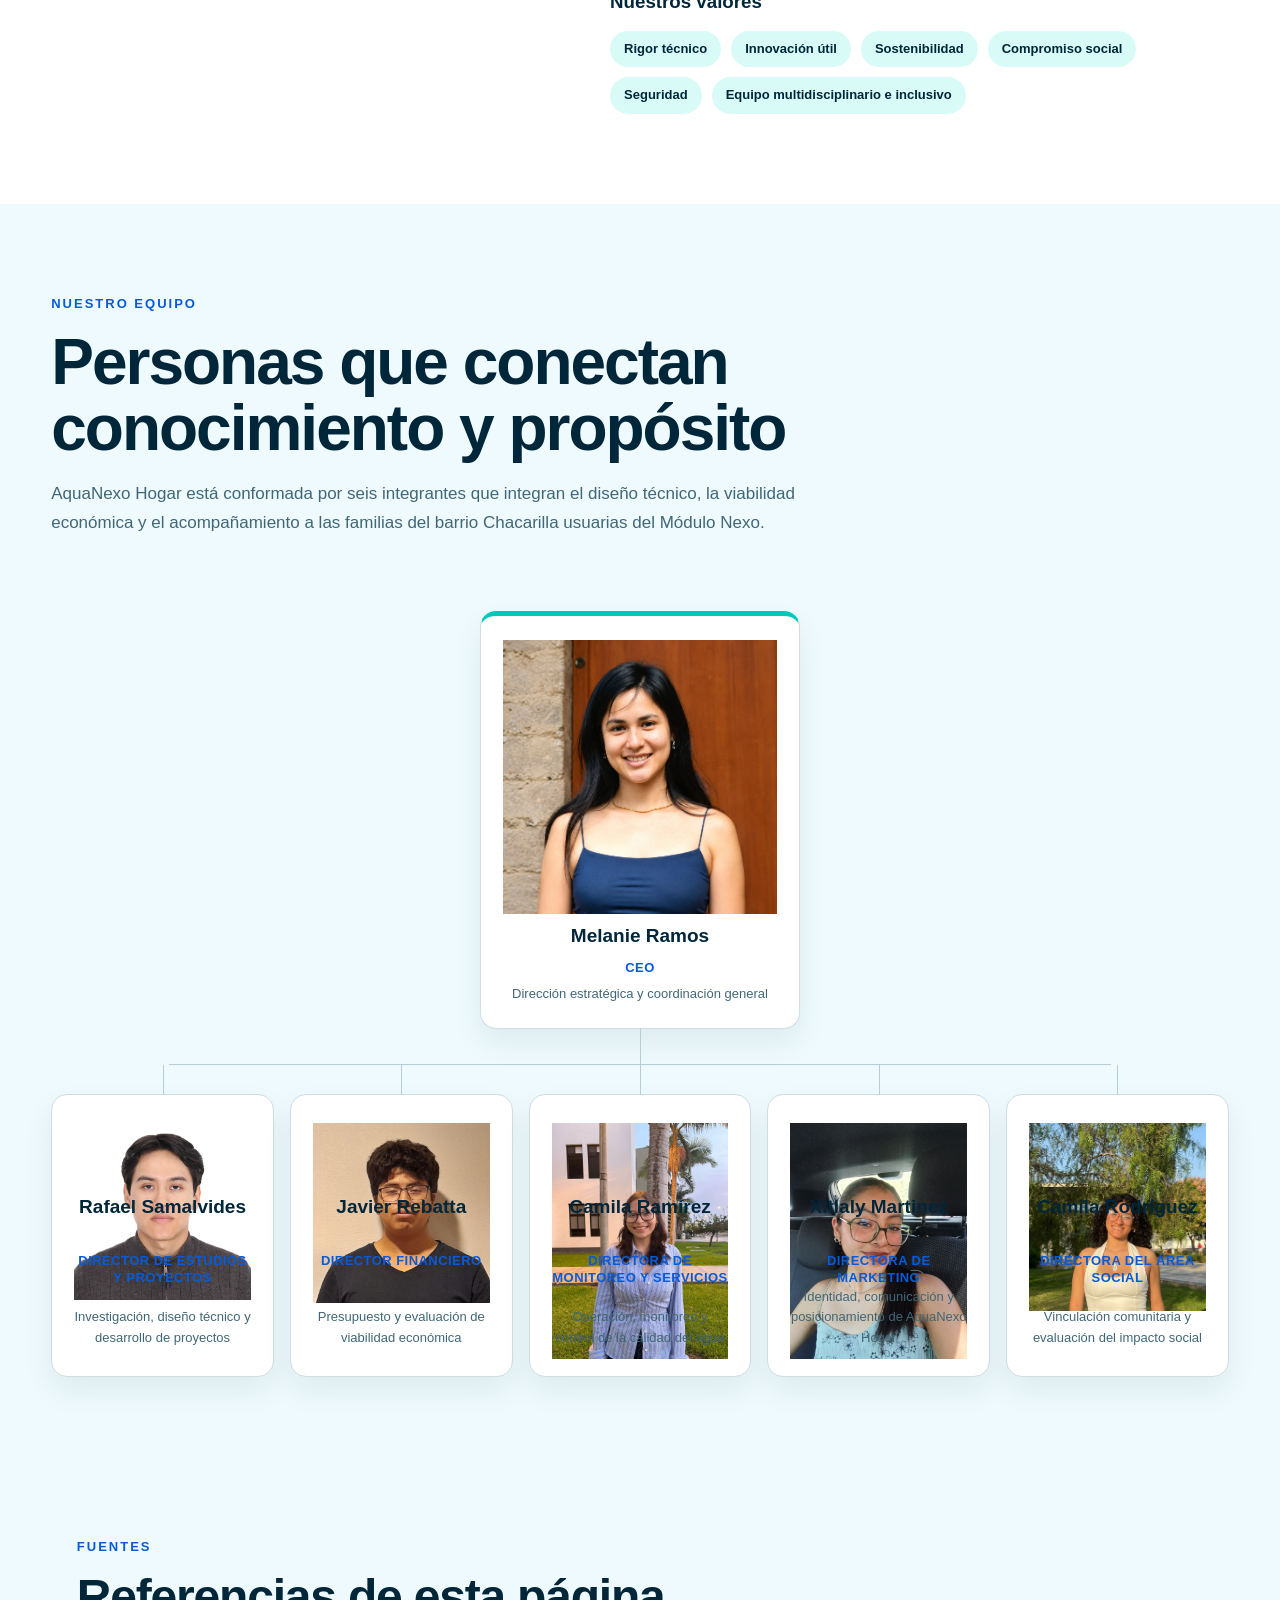
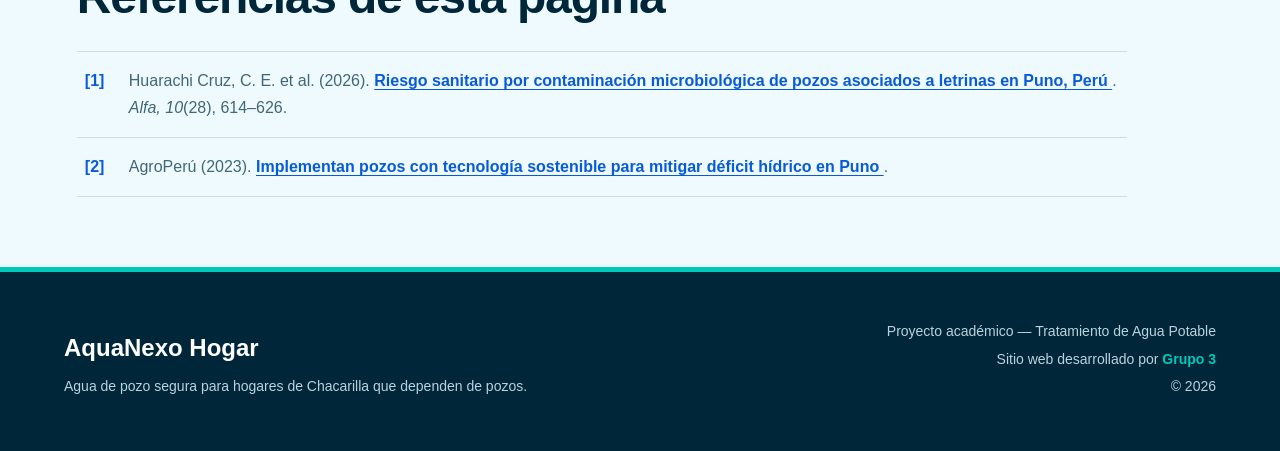
==== commit abee7a1d: "Update nosotros.html" ====
--- a/nosotros.html
+++ b/nosotros.html
@@ -5,9 +5,9 @@
     <meta charset="UTF-8">
     <meta name="viewport" content="width=device-width, initial-scale=1.0">
 
-    <title>Noticias | Contaminantes emergentes | AquaNexo Hogar</title>
-
-    <link rel="stylesheet" href="estilos.css?v=5">
+    <title>Quiénes somos | AquaNexo Hogar</title>
+
+    <link rel="stylesheet" href="estilos.css">
 </head>
 
 <body>
@@ -21,23 +21,21 @@
             <a href="index.html">Inicio</a>
             <a href="nosotros.html">Quiénes somos</a>
             <a href="servicios.html">Qué hacemos</a>
-
             <details class="menu-noticias">
                 <summary>Noticias</summary>
 
                 <div class="submenu-noticias">
                     <div class="item-contaminantes">
-                        <a class="enlace-contaminantes" href="#contaminantes-emergentes">
+                        <a class="enlace-contaminantes" href="noticias.html#contaminantes-emergentes">
                             Contaminantes emergentes <span aria-hidden="true">‹</span>
                         </a>
 
                         <div class="submenu-contaminantes">
-                            <a href="#que-son">Qué son</a>
-                            <a href="#desafios">Desafíos</a>
-                            <a href="#tecnicas-remocion">Técnicas de remoción</a>
+                            <a href="noticias.html#que-son">Qué son</a>
+                            <a href="noticias.html#desafios">Desafíos</a>
                             <p>Ejemplos</p>
-                            <a href="#pfas">Sustancias per- y polifluoroalquiladas</a>
-                            <a href="#benzotriazoles">Benzotriazoles y benzotiazoles</a>
+                            <a href="noticias.html#pfas">Sustancias per- y polifluoroalquiladas</a>
+                            <a href="noticias.html#benzotriazoles">Benzotriazoles y benzotiazoles</a>
                         </div>
                     </div>
                 </div>
@@ -45,409 +43,236 @@
         </nav>
     </header>
 
-    <main id="contaminantes-emergentes">
-
-        <section class="portada-noticias">
-            <div>
-                <p class="etiqueta-seccion">NOTICIAS · VIGILANCIA TECNOLÓGICA</p>
+    <main>
+
+        <section id="nosotros" class="seccion-nosotros">
+
+            <figure class="imagen-nosotros">
+
+                <img
+                    src="imagenes/pozo-puno2.jpeg"
+                    alt="Pozo con sistema de bombeo solar implementado en Puno"
+                >
+
+                <figcaption>
+                    Pozo con tecnología de bombeo solar en la región Puno.
+                    <a class="cita-numero" href="#ref-nosotros-2">[2]</a>
+                </figcaption>
+
+            </figure>
+
+
+            <div class="contenido-nosotros">
+
+                <p class="etiqueta-seccion">
+                    QUIÉNES SOMOS
+                </p>
+
                 <h2>
-                    Contaminantes emergentes:
-                    <span>anticipar hoy los retos del agua de mañana</span>
+                    Una solución doméstica para un problema real del agua
                 </h2>
-                <p>
-                    El desarrollo industrial ha incorporado numerosos compuestos
-                    orgánicos al ambiente. Algunos pueden persistir, desplazarse hasta
-                    fuentes de agua y escapar del monitoreo o tratamiento convencional
-                    <a class="cita-numero" href="#ref-noticias-1">[1]</a>
-                    <a class="cita-numero" href="#ref-noticias-2">[2]</a>
-                    <a class="cita-numero" href="#ref-noticias-3">[3]</a>.
+
+                <p class="presentacion-nosotros">
+                    AquaNexo Hogar nace para atender un caso real: las viviendas del
+                    barrio Chacarilla, en la ciudad de Puno, cuyos pozos domésticos
+                    presentaron contaminación microbiológica y agua no apta para el
+                    consumo humano <a class="cita-numero" href="#ref-nosotros-1">[1]</a>.
                 </p>
-                <div class="enlaces-portada-noticias">
-                    <a href="#que-son">Comenzar la lectura</a>
-                    <a href="#tecnicas-remocion">Ver técnicas de remoción</a>
-                </div>
+
+                <div class="declaracion-marca">
+                    <strong>¿Qué expresa nuestro nombre?</strong>
+                    <p>
+                        <em>Aqua</em> representa el agua que queremos proteger;
+                        <em>Nexo</em>, la conexión entre diagnóstico, tecnología y
+                        familia; y <em>Hogar</em> define nuestra escala de acción:
+                        las viviendas del barrio Chacarilla que comparten este problema.
+                    </p>
+                </div>
+
+
+                <div class="identidad-grid">
+
+                    <article class="bloque-identidad">
+
+ 
+                        <h3>Misión</h3>
+
+                        <p>
+                            Desarrollar junto con las familias del barrio Chacarilla un
+                            módulo doméstico accesible, seguro y sostenible que reduzca
+                            la contaminación microbiológica de sus pozos y proteja el
+                            agua destinada al consumo.
+                        </p>
+
+                    </article>
+
+
+                    <article class="bloque-identidad">
+
+
+                        <h3>Visión</h3>
+
+                        <p>
+                            Conseguir que las viviendas de Chacarilla abastecidas por
+                            pozos domésticos cuenten con una
+                            solución confiable y fácil de operar, capaz de validarse en
+                            este caso real y luego replicarse en otros hogares con una
+                            problemática equivalente.
+                        </p>
+
+                    </article>
+
+                </div>
+
+
+                <div class="valores">
+
+                    <h3>Nuestros valores</h3>
+
+                    <div class="lista-valores">
+                        <span>Rigor técnico</span>
+                        <span>Innovación útil</span>
+                        <span>Sostenibilidad</span>
+                        <span>Compromiso social</span>
+                        <span>Seguridad</span>
+                        <span>Equipo multidisciplinario e inclusivo</span>
+                    </div>
+
+                </div>
+
+
             </div>
 
-            <aside class="dato-noticias">
-                <span>LECTURA RESPONSABLE</span>
-                <strong>Detectar una sustancia no demuestra por sí solo un daño.</strong>
-                <p>
-                    Para estimar el riesgo se deben considerar la concentración, la
-                    duración y vía de exposición, la toxicidad y la vulnerabilidad de
-                    las personas o ecosistemas expuestos.
-                </p>
-            </aside>
         </section>
-
-        <section class="portafolio-innovacion">
-            <div>
-                <p class="etiqueta-seccion">PAPEL DENTRO DEL PORTAFOLIO</p>
-                <h2>Una línea de investigación futura, no una promesa del módulo actual</h2>
+        <section class="seccion-equipo">
+
+            <p class="etiqueta-seccion">NUESTRO EQUIPO</p>
+
+            <h2>Personas que conectan conocimiento y propósito</h2>
+
+            <p class="introduccion-equipo">
+                AquaNexo Hogar está conformada por seis integrantes que integran el
+                diseño técnico, la viabilidad económica y el acompañamiento a las
+                familias del barrio Chacarilla usuarias del Módulo Nexo.
+            </p>
+            
+            <div class="organigrama organigrama-fotos">
+
+                <article class="persona ceo">
+                    <img
+                        class="foto-equipo"
+                        src="imagenes/foto-romina.jpeg"
+                        alt="Melanie Ramos, CEO de AquaNexo Hogar"
+                    >
+
+                    <div class="datos-persona">
+                        <h3>Melanie Ramos</h3>
+                        <p class="cargo">CEO</p>
+                        <p class="funcion">
+                            Dirección estratégica y coordinación general
+                        </p>
+                    </div>
+                </article>
+
+                <div class="equipo-directivo">
+
+                    <article class="persona">
+                        <img class="foto-equipo"
+                            src="imagenes/foto-rafael.jpeg"
+                            alt="Rafael Samalvides">
+
+                        <h3>Rafael Samalvides</h3>
+                        <p class="cargo">Director de Estudios y Proyectos</p>
+                        <p class="funcion">
+                            Investigación, diseño técnico y desarrollo de proyectos
+                        </p>
+                    </article>
+
+                    <article class="persona">
+                        <img class="foto-equipo"
+                            src="imagenes/foto-javier.jpeg"
+                            alt="Javier Rebatta">
+
+                        <h3>Javier Rebatta</h3>
+                        <p class="cargo">Director Financiero</p>
+                        <p class="funcion">
+                            Presupuesto y evaluación de viabilidad económica
+                        </p>
+                    </article>
+
+                    <article class="persona">
+                        <img class="foto-equipo"
+                            src="imagenes/foto-camila-ramirez.jpeg"
+                            alt="Camila Ramírez">
+
+                        <h3>Camila Ramírez</h3>
+                        <p class="cargo">Directora de Monitoreo y Servicios</p>
+                        <p class="funcion">
+                            Operación, monitoreo y control de la calidad del agua
+                        </p>
+                    </article>
+
+                    <article class="persona">
+                        <img class="foto-equipo"
+                            src="imagenes/foto-xitlaly.jpeg"
+                            alt="Xitlaly Martinez">
+
+                        <h3>Xitlaly Martinez</h3>
+                        <p class="cargo">Directora de Marketing</p>
+                        <p class="funcion">
+                            Identidad, comunicación y posicionamiento de AquaNexo Hogar
+                        </p>
+                    </article>
+
+                    <article class="persona">
+                        <img class="foto-equipo"
+                            src="imagenes/foto-camila-rodriguez.jpeg"
+                            alt="Camila Rodríguez">
+
+                        <h3>Camila Rodríguez</h3>
+                        <p class="cargo">Directora del Área Social</p>
+                        <p class="funcion">
+                            Vinculación comunitaria y evaluación del impacto social
+                        </p>
+                    </article>
+
+                </div>
+
             </div>
-
-            <div class="ruta-portafolio">
-                <article>
-                    <span>AHORA</span>
-                    <h3>Módulo Nexo</h3>
-                    <p>
-                        La solución actual se orienta a reducir la contaminación
-                        microbiológica del agua de pozos domésticos que abastecen a
-                        viviendas del barrio Chacarilla, ciudad de Puno.
-                    </p>
-                </article>
-                <article>
-                    <span>VIGILANCIA</span>
-                    <h3>Contaminantes emergentes</h3>
-                    <p>
-                        Estudiamos PFAS, benzotriazoles y benzotiazoles para reconocer
-                        posibles retos futuros y comparar tecnologías de tratamiento.
-                    </p>
-                </article>
-                <article>
-                    <span>FUTURO</span>
-                    <h3>Validación a pequeña escala</h3>
-                    <p>
-                        Cualquier nueva barrera deberá partir de un análisis del agua y
-                        demostrar su desempeño, costo y mantenimiento en viviendas antes
-                        de incorporarse al portafolio.
-                    </p>
-                </article>
-            </div>
+            
         </section>
 
-        <section id="que-son" class="seccion-contenido-noticias">
-            <p class="etiqueta-seccion">01 · QUÉ SON</p>
-            <h2>Compuestos que plantean nuevas preguntas para la calidad del agua</h2>
-            <div class="texto-dos-columnas">
-                <p>
-                    Los contaminantes emergentes son sustancias de origen principalmente
-                    antropogénico cuya presencia, permanencia o posibles efectos generan
-                    preocupación científica. El término no significa necesariamente que
-                    sean sustancias nuevas: también incluye compuestos conocidos que hoy
-                    pueden detectarse mejor o para los que aparece nueva evidencia
-                    <a class="cita-numero" href="#ref-noticias-1">[1]</a>
-                    <a class="cita-numero" href="#ref-noticias-3">[3]</a>.
-                </p>
-                <p>
-                    Muchos llegan a los ecosistemas acuáticos mediante efluentes urbanos
-                    e industriales, productos de consumo, residuos o escorrentía. Su
-                    comportamiento depende de cada compuesto: algunos son persistentes y
-                    móviles, mientras otros se transforman en productos que también deben
-                    evaluarse
-                    <a class="cita-numero" href="#ref-noticias-2">[2]</a>
-                    <a class="cita-numero" href="#ref-noticias-3">[3]</a>.
-                </p>
-            </div>
-        </section>
-
-        <section id="desafios" class="seccion-desafios">
-            <p class="etiqueta-clara">02 · DESAFÍOS</p>
-            <h2>¿Por qué son difíciles de gestionar?</h2>
-            <div class="grid-desafios">
-                <article>
-                    <span>01</span>
-                    <h3>Detección a concentraciones muy bajas</h3>
-                    <p>
-                        Su identificación puede requerir métodos analíticos avanzados que
-                        no forman parte de todos los controles rutinarios
-                        <a class="cita-numero cita-clara" href="#ref-noticias-1">[1]</a>.
-                    </p>
-                </article>
-                <article>
-                    <span>02</span>
-                    <h3>Persistencia, movilidad y transformación</h3>
-                    <p>
-                        Algunos compuestos resisten la degradación; otros producen
-                        metabolitos o productos de transformación que también pueden ser
-                        relevantes
-                        <a class="cita-numero cita-clara" href="#ref-noticias-2">[2]</a>.
-                    </p>
-                </article>
-                <article>
-                    <span>03</span>
-                    <h3>Remoción variable</h3>
-                    <p>
-                        Los procesos convencionales no fueron diseñados para todas estas
-                        moléculas. La eficiencia cambia según el contaminante, la matriz
-                        del agua y las condiciones de operación
-                        <a class="cita-numero cita-clara" href="#ref-noticias-3">[3]</a>.
-                    </p>
-                </article>
-                <article>
-                    <span>04</span>
-                    <h3>Brechas de evidencia y regulación</h3>
-                    <p>
-                        Para numerosas sustancias aún faltan datos de exposición crónica,
-                        toxicidad, ocurrencia local y valores de referencia aplicables
-                        <a class="cita-numero cita-clara" href="#ref-noticias-1">[1]</a>
-                        <a class="cita-numero cita-clara" href="#ref-noticias-3">[3]</a>.
-                    </p>
-                </article>
-            </div>
-        </section>
-
-        <section id="ejemplos" class="introduccion-ejemplos">
-            <p class="etiqueta-seccion">03 · EJEMPLOS</p>
-            <h2>Dos grupos de interés para la vigilancia tecnológica</h2>
-            <p>
-                Aunque ambos se consideran contaminantes emergentes, sus estructuras,
-                usos, fuentes, efectos y alternativas de remoción son diferentes
-                <a class="cita-numero" href="#ref-noticias-3">[3]</a>.
-            </p>
-        </section>
-
-        <section id="pfas" class="ficha-contaminante ficha-pfas">
-            <div class="cabecera-ficha">
-                <p class="numero-ficha">A</p>
-                <div>
-                    <p class="familia-quimica">FAMILIA QUÍMICA</p>
-                    <h2>Sustancias per- y polifluoroalquiladas</h2>
-                    <p class="sigla-ficha">PFAS</p>
-                </div>
-            </div>
-
-            <div class="grid-ficha">
-                <article>
-                    <h3>¿Qué son?</h3>
-                    <p>
-                        Son una amplia familia de compuestos orgánicos sintéticos con
-                        cadenas de carbono y flúor. La elevada estabilidad del enlace C-F
-                        contribuye a que muchos PFAS sean muy persistentes
-                        <a class="cita-numero" href="#ref-noticias-2">[2]</a>
-                        <a class="cita-numero" href="#ref-noticias-3">[3]</a>.
-                    </p>
-                </article>
-                <article>
-                    <h3>Origen o fuentes principales</h3>
-                    <p>
-                        Se han utilizado en textiles y alfombras resistentes a manchas,
-                        pinturas, lubricantes, equipos electrónicos, envases, productos
-                        de consumo y espumas contra incendios. Pueden liberarse durante
-                        su fabricación, uso y disposición final
-                        <a class="cita-numero" href="#ref-noticias-2">[2]</a>
-                        <a class="cita-numero" href="#ref-noticias-3">[3]</a>.
-                    </p>
-                </article>
-                <article>
-                    <h3>¿Por qué preocupan en agua potable?</h3>
-                    <p>
-                        Su persistencia y, en algunos casos, movilidad permiten que
-                        alcancen aguas superficiales y subterráneas. Pueden encontrarse
-                        en trazas y no todos responden igual a una misma tecnología de
-                        tratamiento
-                        <a class="cita-numero" href="#ref-noticias-3">[3]</a>
-                        <a class="cita-numero" href="#ref-noticias-4">[4]</a>.
-                    </p>
-                </article>
-                <article>
-                    <h3>Efectos o riesgos principales</h3>
-                    <p>
-                        La evidencia varía entre compuestos. Para PFAS estudiados se han
-                        descrito asociaciones con alteraciones hepáticas, inmunológicas,
-                        del crecimiento y endocrinas. La presencia no equivale por sí
-                        sola a riesgo: deben evaluarse sustancia, dosis y exposición
-                        <a class="cita-numero" href="#ref-noticias-2">[2]</a>
-                        <a class="cita-numero" href="#ref-noticias-3">[3]</a>.
-                    </p>
-                </article>
-            </div>
-        </section>
-
-        <section id="benzotriazoles" class="ficha-contaminante ficha-benzos">
-            <div class="cabecera-ficha">
-                <p class="numero-ficha">B</p>
-                <div>
-                    <p class="familia-quimica">DOS FAMILIAS RELACIONADAS</p>
-                    <h2>Benzotriazoles y benzotiazoles</h2>
-                    <p class="sigla-ficha">BTR y BTH</p>
-                </div>
-            </div>
-
-            <div class="grid-ficha">
-                <article>
-                    <h3>¿Qué son?</h3>
-                    <p>
-                        Son compuestos heterocíclicos aromáticos de amplia producción.
-                        Los benzotriazoles contienen un anillo triazólico nitrogenado;
-                        los benzotiazoles incorporan nitrógeno y azufre. Cada familia
-                        reúne sustancias con propiedades distintas
-                        <a class="cita-numero" href="#ref-noticias-3">[3]</a>.
-                    </p>
-                </article>
-                <article>
-                    <h3>Origen o fuentes principales</h3>
-                    <p>
-                        Se emplean como inhibidores de corrosión. Los benzotriazoles se
-                        usan además como estabilizadores UV en plásticos y polímeros; los
-                        benzotiazoles participan en la fabricación y vulcanización del
-                        caucho
-                        <a class="cita-numero" href="#ref-noticias-3">[3]</a>.
-                    </p>
-                </article>
-                <article>
-                    <h3>¿Por qué preocupan en agua potable?</h3>
-                    <p>
-                        Su solubilidad, movilidad y resistencia a la biodegradación
-                        favorecen su paso hacia el ciclo urbano del agua. El estudio de
-                        plantas de agua potable revisado encontró remociones desiguales y
-                        una eliminación limitada para varios compuestos
-                        <a class="cita-numero" href="#ref-noticias-6">[6]</a>.
-                    </p>
-                </article>
-                <article>
-                    <h3>Efectos o riesgos principales</h3>
-                    <p>
-                        Se investigan por su toxicidad para organismos acuáticos y por
-                        posibles actividades endocrinas o efectos de sus metabolitos. No
-                        es correcto atribuir el mismo peligro a toda la familia: la
-                        evaluación debe realizarse compuesto por compuesto
-                        <a class="cita-numero" href="#ref-noticias-2">[2]</a>
-                        <a class="cita-numero" href="#ref-noticias-3">[3]</a>.
-                    </p>
-                </article>
-            </div>
-        </section>
-
-        <section id="tecnicas-remocion" class="tecnicas-remocion">
-            <div class="encabezado-tecnicas">
-                <p class="etiqueta-seccion">04 · TÉCNICAS DE REMOCIÓN</p>
-                <h2>Barreras que deben validarse antes de llegar a una vivienda</h2>
-                <p>
-                    Estas alternativas forman parte de una <strong>línea futura de
-                    investigación del portafolio</strong>. No integran actualmente el
-                    Módulo Nexo ni demuestran que el agua de Chacarilla contenga estos
-                    contaminantes. Antes de diseñar un dispositivo se requerirían análisis
-                    específicos del agua, ensayos piloto y evaluación de costos,
-                    mantenimiento y residuos.
-                </p>
-            </div>
-
-            <div class="grid-tecnicas">
-                <article class="tecnica-futura">
-                    <div class="tecnica-etiqueta">PFAS</div>
-                    <h3>Carbón activado granular + intercambio aniónico</h3>
-                    <div class="flujo-tecnica" aria-label="Tren de tratamiento propuesto para PFAS">
-                        <span>Agua a tratar</span><b>→</b>
-                        <span>CAG</span><b>→</b>
-                        <span>Resina aniónica</span><b>→</b>
-                        <span>Verificación</span>
-                    </div>
-                    <p>
-                        El CAG actúa como primera barrera de adsorción. Una resina de
-                        intercambio aniónico puede complementar la captura de PFAS,
-                        especialmente cuando los compuestos de cadena corta presentan
-                        menor afinidad por el carbón. La combinación busca compensar la
-                        saturación del medio y ampliar el intervalo de compuestos retenidos
-                        <a class="cita-numero" href="#ref-noticias-4">[4]</a>.
-                    </p>
-                    <div class="dato-tecnica">
-                        <strong>2,5-5 min</strong>
-                        <span>intervalo de contacto corto reportado para resinas de
-                        intercambio iónico en la revisión consultada</span>
-                    </div>
-                    <p class="nota-tecnica">
-                        Una revisión comparativa reporta costos aproximados del material
-                        de alrededor de US$2/lb para CAG y US$4-12/lb para resinas de
-                        intercambio iónico. Son valores referenciales: no incluyen el costo
-                        total del sistema ni sustituyen una cotización local
-                        <a class="cita-numero" href="#ref-noticias-4">[4]</a>
-                        <a class="cita-numero" href="#ref-noticias-5">[5]</a>.
-                    </p>
-                </article>
-
-                <article class="tecnica-futura">
-                    <div class="tecnica-etiqueta">BTR Y BTH</div>
-                    <h3>Adsorción con CAG + ozonización + control UV</h3>
-                    <div class="flujo-tecnica" aria-label="Tren de tratamiento estudiado para BTR y BTH">
-                        <span>Agua a tratar</span><b>→</b>
-                        <span>CAG</span><b>→</b>
-                        <span>Ozono</span><b>→</b>
-                        <span>UV*</span>
-                    </div>
-                    <p>
-                        En el estudio revisado, el CAG mostró mejor desempeño para varios
-                        benzotriazoles, mientras la ozonización aportó remoción para
-                        benzotiazoles que respondieron poco a los procesos convencionales
-                        <a class="cita-numero" href="#ref-noticias-6">[6]</a>.
-                    </p>
-                    <div class="lista-eficiencias">
-                        <span><strong>75,7 %</strong> 5Cl-BTR</span>
-                        <span><strong>70,0 %</strong> 5M-BTR</span>
-                        <span><strong>58,4 %</strong> 5,6-di-MeBTR</span>
-                        <span><strong>50,1 %</strong> 1H-BTR</span>
-                        <span><strong>43,1 %</strong> BTH mediante ozonización</span>
-                    </div>
-                    <p class="nota-tecnica">
-                        *La etapa UV se propone para el <strong>control microbiológico</strong>;
-                        no se presenta como una etapa de remoción química de BTR o BTH.
-                        Las eficiencias corresponden a condiciones del estudio y no deben
-                        extrapolarse directamente a Chacarilla sin ensayos propios
-                        <a class="cita-numero" href="#ref-noticias-6">[6]</a>.
-                    </p>
-                </article>
-            </div>
-        </section>
-
-        <section class="fuentes-noticias">
-            <p class="etiqueta-seccion">FUENTES CONSULTADAS</p>
-            <h2>Referencias científicas</h2>
-            <ol>
-                <li id="ref-noticias-1">
-                    Chen, H., Gao, P., Zhu, X., Basyal, S. y Ma, L. Q. (2024).
-                    <a href="https://doi.org/10.1080/10643389.2023.2273603"
-                       target="_blank" rel="noopener noreferrer">Monitoring, fate and
-                       transport, and risk assessment of organic pollutants in the
-                       environment: CREST publications during 2019-2023</a>.
-                    <i>Critical Reviews in Environmental Science and Technology, 54</i>(1), 1-12.
+        <section class="fuentes-pagina fuentes-compactas">
+            <p class="etiqueta-seccion">FUENTES</p>
+            <h2>Referencias de esta página</h2>
+
+            <ol class="lista-fuentes-numerada">
+                <li id="ref-nosotros-1">
+                    Huarachi Cruz, C. E. et al. (2026).
+                    <a href="https://doi.org/10.33996/revistaalfa.v10i28.458"
+                       target="_blank" rel="noopener noreferrer">
+                        Riesgo sanitario por contaminación microbiológica de pozos
+                        asociados a letrinas en Puno, Perú
+                    </a>. <i>Alfa, 10</i>(28), 614–626.
                 </li>
-                <li id="ref-noticias-2">
-                    Manzetti, S., van der Spoel, E. R. y van der Spoel, D. (2014).
-                    <a href="https://doi.org/10.1021/tx500014w" target="_blank"
-                       rel="noopener noreferrer">Chemical Properties, Environmental Fate,
-                       and Degradation of Seven Classes of Pollutants</a>.
-                    <i>Chemical Research in Toxicology, 27</i>(5), 713-737.
-                </li>
-                <li id="ref-noticias-3">
-                    Richardson, S. D. y Ternes, T. A. (2018).
-                    <a href="https://doi.org/10.1021/acs.analchem.7b04577"
-                       target="_blank" rel="noopener noreferrer">Water Analysis: Emerging
-                       Contaminants and Current Issues</a>.
-                    <i>Analytical Chemistry, 90</i>(1), 398-428.
-                </li>
-                <li id="ref-noticias-4">
-                    Gill, D. y El Hanandeh, A. (2026).
-                    <a href="https://doi.org/10.3390/w18131653" target="_blank"
-                       rel="noopener noreferrer">Review of the Effectiveness of Current
-                       Water Treatment Technologies for PFAS Removal</a>.
-                    <i>Water, 18</i>(13), 1653.
-                </li>
-                <li id="ref-noticias-5">
-                    Altmeyer Mendes, S., Aggarwal, R., Svanström, M. y Peters, G. (2025).
-                    <a href="https://doi.org/10.1016/j.resconrec.2025.108524"
-                       target="_blank" rel="noopener noreferrer">Review of water treatment
-                       technologies for PFAS from a life cycle perspective, with
-                       meta-analysis of financial costs and climate impacts</a>.
-                    <i>Resources, Conservation and Recycling, 223</i>, 108524.
-                </li>
-                <li id="ref-noticias-6">
-                    Wang, W., Park, S., Choi, B.-G. y Oh, J.-E. (2023).
-                    <a href="https://doi.org/10.1016/j.envpol.2022.120563"
-                       target="_blank" rel="noopener noreferrer">Occurrence and removal of
-                       benzotriazole and benzothiazole in drinking water treatment plants</a>.
-                    <i>Environmental Pollution, 316</i>, 120563.
-                    <a href="https://doi.org/10.1016/j.envpol.2022.120789"
-                       target="_blank" rel="noopener noreferrer">Corrección publicada en
-                       Environmental Pollution, 317, 120789</a>.
+                <li id="ref-nosotros-2">
+                    AgroPerú (2023).
+                    <a href="https://www.agroperu.pe/implementan-pozos-con-tecnologia-sostenible-para-mitigar-deficit-hidrico-en-puno/"
+                       target="_blank" rel="noopener noreferrer">
+                        Implementan pozos con tecnología sostenible para mitigar déficit hídrico en Puno
+                    </a>.
                 </li>
             </ol>
         </section>
-
     </main>
-
     <footer>
+
         <div>
             <h3>AquaNexo Hogar</h3>
-            <p>Agua de pozo segura para hogares de Chacarilla que dependen de pozos.</p>
+
+            <p>
+                Agua de pozo segura para hogares de Chacarilla que dependen de pozos.
+            </p>
         </div>
 
         <div class="credito">
@@ -455,40 +280,10 @@
             <p>Sitio web desarrollado por <strong>Grupo 3</strong></p>
             <p>© 2026</p>
         </div>
+
     </footer>
-
     <script src="script.js"></script>
-    <script>
-        (() => {
-            const menuNoticias = document.querySelector(".menu-noticias");
-
-            if (!menuNoticias) return;
-
-            const cerrarMenu = () => {
-                menuNoticias.removeAttribute("open");
-            };
-
-            menuNoticias.querySelectorAll('a[href^="#"]').forEach((enlace) => {
-                enlace.addEventListener("click", () => {
-                    cerrarMenu();
-                    enlace.blur();
-                });
-            });
-
-            document.addEventListener("click", (evento) => {
-                if (menuNoticias.open && !menuNoticias.contains(evento.target)) {
-                    cerrarMenu();
-                }
-            });
-
-            document.addEventListener("keydown", (evento) => {
-                if (evento.key === "Escape") {
-                    cerrarMenu();
-                    menuNoticias.querySelector("summary").focus();
-                }
-            });
-        })();
-    </script>
+
 </body>
 
 </html>
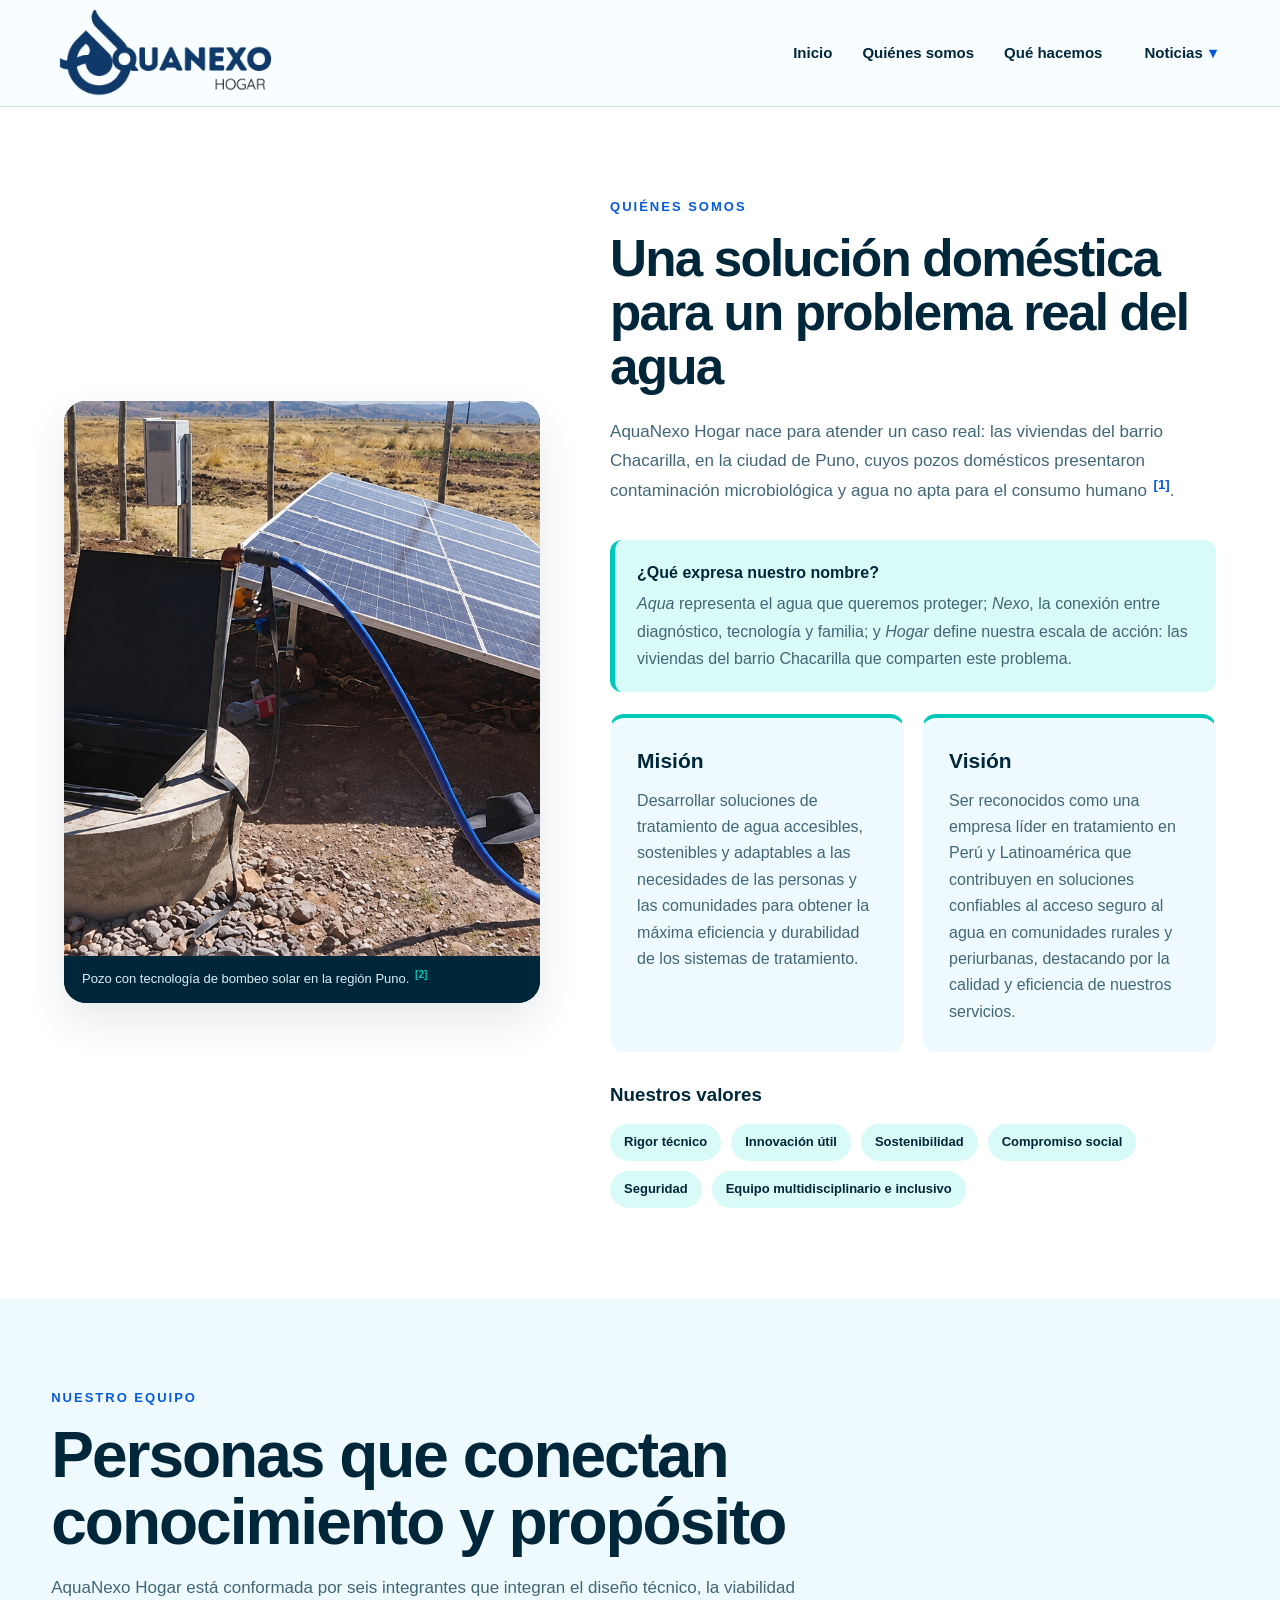
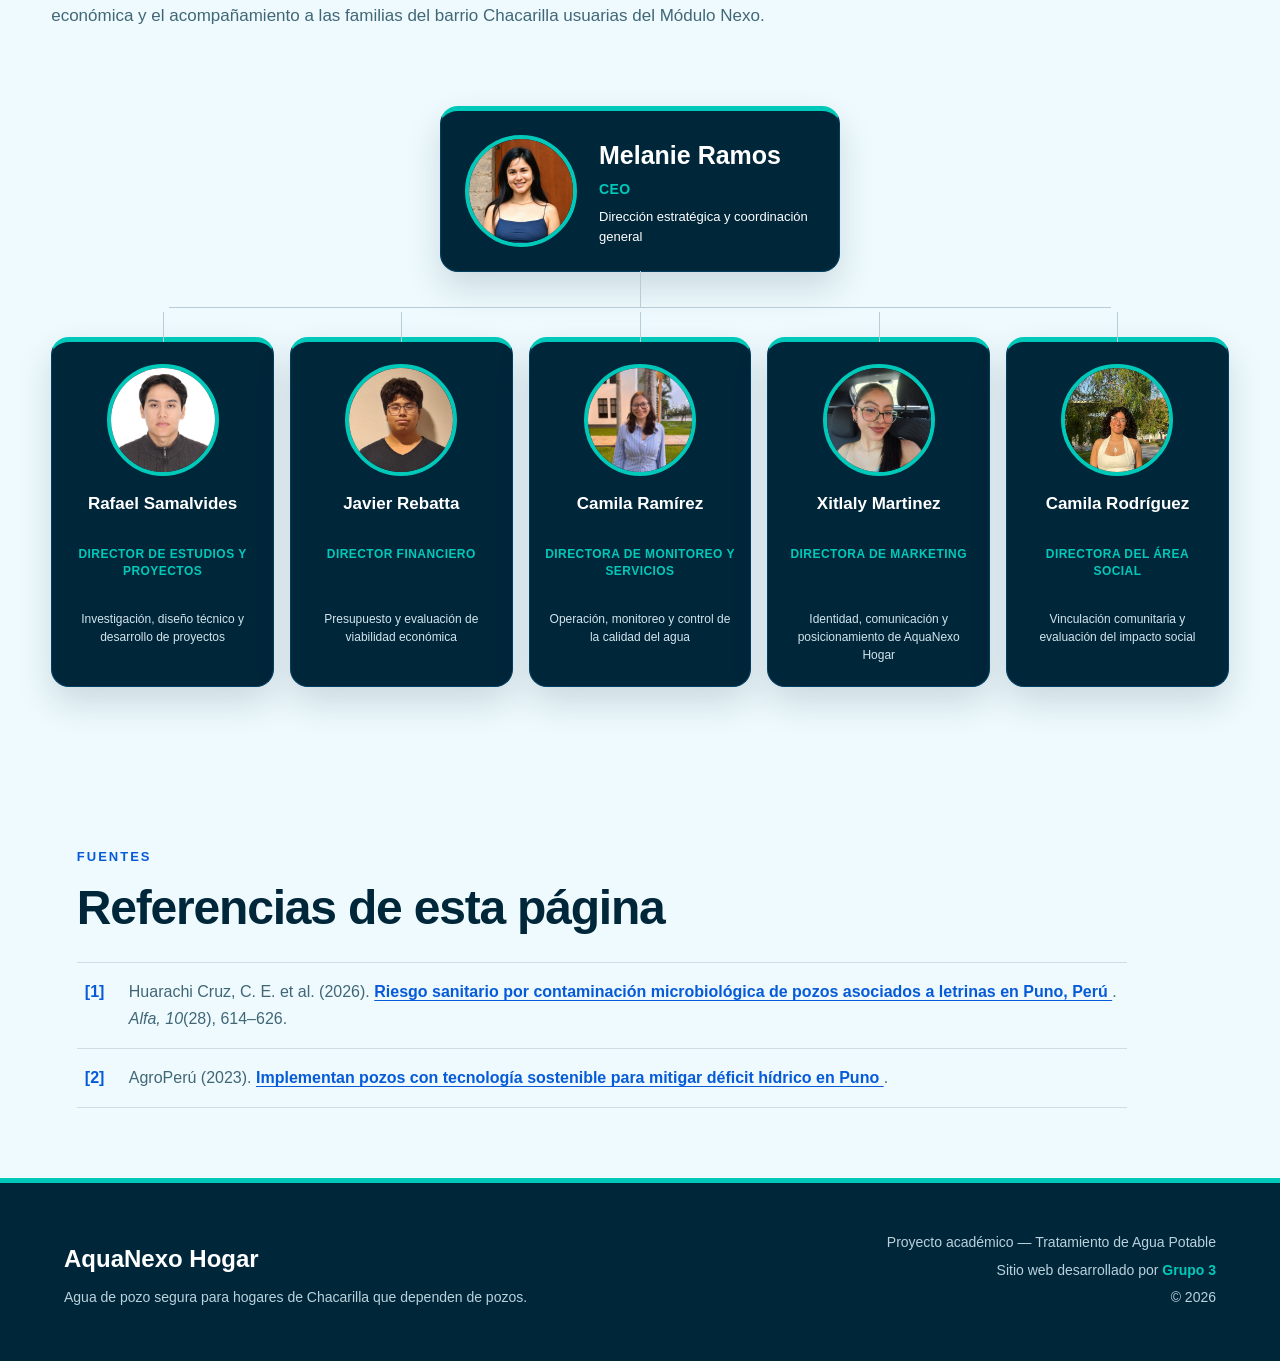
==== commit fdf36837: "Update nosotros.html" ====
--- a/nosotros.html
+++ b/nosotros.html
@@ -98,10 +98,10 @@
                         <h3>Misión</h3>
 
                         <p>
-                            Desarrollar junto con las familias del barrio Chacarilla un
-                            módulo doméstico accesible, seguro y sostenible que reduzca
-                            la contaminación microbiológica de sus pozos y proteja el
-                            agua destinada al consumo.
+                            Desarrollar soluciones de tratamiento de agua accesibles, 
+                            sostenibles y adaptables a las necesidades de las personas y 
+                            las comunidades para obtener la máxima eficiencia y durabilidad 
+                            de los sistemas de tratamiento.
                         </p>
 
                     </article>
@@ -113,11 +113,10 @@
                         <h3>Visión</h3>
 
                         <p>
-                            Conseguir que las viviendas de Chacarilla abastecidas por
-                            pozos domésticos cuenten con una
-                            solución confiable y fácil de operar, capaz de validarse en
-                            este caso real y luego replicarse en otros hogares con una
-                            problemática equivalente.
+                            Ser reconocidos como una empresa líder en tratamiento en Perú
+                            y Latinoamérica que contribuyen en soluciones confiables al 
+                            acceso seguro al agua en comunidades rurales y periurbanas, 
+                            destacando por la calidad y eficiencia de nuestros servicios.
                         </p>
 
                     </article>
--- a/estilos.css
+++ b/estilos.css
@@ -78,59 +78,41 @@
 }
 
 /* Isotipo provisional creado únicamente con CSS */
-header h1::before {
-    content: "AH";
-
-    display: grid;
-    place-items: center;
-
-    width: 44px;
-    height: 44px;
-
-    color: var(--turquesa);
-    background-color: var(--azul-oscuro);
-    border-radius: 50%;
-
-    font-size: 13px;
-    font-weight: 900;
-}
-
-nav {
-    display: flex;
-    align-items: center;
-    gap: 30px;
-}
-
-nav a {
+/* Logo oficial AquaNexo */
+
+header .marca-logo {
     position: relative;
-
-    color: var(--azul-oscuro);
-    text-decoration: none;
-
-    font-size: 15px;
-    font-weight: 750;
-}
-
-nav a::after {
-    content: "";
-
+    overflow: hidden;
+
+    display: block;
+    flex: 0 0 230px;
+
+    width: 230px;
+    height: 86px;
+}
+
+header .marca-logo img {
     position: absolute;
-    left: 0;
-    bottom: -7px;
-
-    width: 0;
-    height: 2px;
-
-    background-color: var(--turquesa);
-    transition: width 0.25s ease;
-}
-
-nav a:hover {
-    color: var(--azul);
-}
-
-nav a:hover::after {
-    width: 100%;
+    top: 50%;
+    left: 50%;
+
+    width: 430px !important;
+    max-width: none !important;
+    height: auto !important;
+
+    transform: translate(-50%, -50%);
+}
+
+@media (max-width: 650px) {
+    header .marca-logo {
+        flex-basis: 190px;
+        width: 190px;
+        height: 72px;
+    }
+
+    header .marca-logo img {
+        width: 355px !important;
+    }
 }
 
 /* =========================================================
@@ -1536,6 +1518,10 @@
     scroll-margin-top: 105px;
 }
 
+#tecnicas-remocion {
+    scroll-margin-top: 105px;
+}
+
 .portada-noticias {
     display: grid;
     grid-template-columns: 1.3fr 0.7fr;
@@ -2017,3 +2003,731 @@
     color: var(--azul);
     font-weight: 900;
 }
+/* =========================================================
+   ORGANIGRAMA CON FOTOGRAFÍAS
+========================================================= */
+
+.organigrama-fotos {
+    max-width: 1200px;
+    margin: 0 auto;
+    padding-top: 20px;
+}
+
+.organigrama-fotos .persona {
+    color: white;
+    background-color: var(--azul-oscuro);
+    border: 1px solid #003f62;
+    border-top: 5px solid var(--turquesa);
+    border-radius: 18px;
+    box-shadow: 0 16px 35px rgba(0, 38, 58, 0.15);
+}
+
+.organigrama-fotos .foto-equipo {
+    width: 112px;
+    height: 112px;
+    flex-shrink: 0;
+    object-fit: cover;
+    object-position: center;
+    border: 4px solid var(--turquesa);
+    border-radius: 50%;
+}
+
+.organigrama-fotos .ceo {
+    display: grid;
+    grid-template-columns: 112px 1fr;
+    gap: 22px;
+    align-items: center;
+
+    width: min(400px, 100%);
+    min-height: 165px;
+    margin: 0 auto 65px;
+    padding: 24px;
+
+    text-align: left;
+}
+
+.organigrama-fotos .ceo h3,
+.organigrama-fotos .ceo .cargo,
+.organigrama-fotos .ceo .funcion {
+    margin: 0;
+    color: white;
+    text-align: left;
+}
+
+.organigrama-fotos .ceo h3 {
+    margin-bottom: 5px;
+    font-size: 25px;
+}
+
+.organigrama-fotos .ceo .cargo {
+    margin-bottom: 8px;
+    color: var(--turquesa);
+    font-size: 14px;
+}
+
+.organigrama-fotos .equipo-directivo {
+    display: grid;
+    grid-template-columns: repeat(5, minmax(0, 1fr));
+    gap: 16px;
+}
+
+.organigrama-fotos .equipo-directivo .persona {
+    display: flex;
+    flex-direction: column;
+    align-items: center;
+
+    min-height: 330px;
+    padding: 22px 14px;
+
+    text-align: center;
+}
+
+.organigrama-fotos .equipo-directivo h3 {
+    display: block;
+    min-height: 48px;
+    margin: 17px 0 5px;
+
+    color: white;
+    font-size: 17px;
+    line-height: 1.3;
+}
+
+.organigrama-fotos .equipo-directivo .cargo {
+    display: block;
+    min-height: 54px;
+    margin: 0 0 10px;
+
+    color: var(--turquesa);
+    font-size: 12px;
+    line-height: 1.35;
+}
+
+.organigrama-fotos .equipo-directivo .funcion {
+    margin: 0;
+    color: #d2e5ed;
+    font-size: 12px;
+    line-height: 1.5;
+}
+
+@media (max-width: 1050px) {
+    .organigrama-fotos .equipo-directivo {
+        grid-template-columns: repeat(2, 1fr);
+    }
+
+    .organigrama-fotos .ceo::after,
+    .organigrama-fotos .equipo-directivo::before,
+    .organigrama-fotos .equipo-directivo .persona::before {
+        display: none;
+    }
+}
+
+@media (max-width: 650px) {
+    .organigrama-fotos .ceo {
+        grid-template-columns: 1fr;
+        justify-items: center;
+        text-align: center;
+    }
+
+    .organigrama-fotos .ceo h3,
+    .organigrama-fotos .ceo .cargo,
+    .organigrama-fotos .ceo .funcion {
+        text-align: center;
+    }
+
+    .organigrama-fotos .equipo-directivo {
+        grid-template-columns: 1fr;
+    }
+}
+/* =========================================================
+   ORGANIGRAMA CON FOTOGRAFÍAS
+========================================================= */
+
+.organigrama-fotos {
+    max-width: 1200px;
+    margin: 0 auto;
+    padding-top: 20px;
+}
+
+.organigrama-fotos .persona {
+    color: white;
+    background-color: var(--azul-oscuro);
+    border: 1px solid #003f62;
+    border-top: 5px solid var(--turquesa);
+    border-radius: 18px;
+    box-shadow: 0 16px 35px rgba(0, 38, 58, 0.15);
+}
+
+.organigrama-fotos .foto-equipo {
+    width: 112px;
+    height: 112px;
+    flex-shrink: 0;
+    object-fit: cover;
+    object-position: center;
+    border: 4px solid var(--turquesa);
+    border-radius: 50%;
+}
+
+.organigrama-fotos .ceo {
+    display: grid;
+    grid-template-columns: 112px 1fr;
+    gap: 22px;
+    align-items: center;
+
+    width: min(400px, 100%);
+    min-height: 165px;
+    margin: 0 auto 65px;
+    padding: 24px;
+
+    text-align: left;
+}
+
+.organigrama-fotos .ceo h3,
+.organigrama-fotos .ceo .cargo,
+.organigrama-fotos .ceo .funcion {
+    margin: 0;
+    color: white;
+    text-align: left;
+}
+
+.organigrama-fotos .ceo h3 {
+    margin-bottom: 5px;
+    font-size: 25px;
+}
+
+.organigrama-fotos .ceo .cargo {
+    margin-bottom: 8px;
+    color: var(--turquesa);
+    font-size: 14px;
+}
+
+.organigrama-fotos .equipo-directivo {
+    display: grid;
+    grid-template-columns: repeat(5, minmax(0, 1fr));
+    gap: 16px;
+}
+
+.organigrama-fotos .equipo-directivo .persona {
+    display: flex;
+    flex-direction: column;
+    align-items: center;
+
+    min-height: 330px;
+    padding: 22px 14px;
+
+    text-align: center;
+}
+
+.organigrama-fotos .equipo-directivo h3 {
+    display: block;
+    min-height: 48px;
+    margin: 17px 0 5px;
+
+    color: white;
+    font-size: 17px;
+    line-height: 1.3;
+}
+
+.organigrama-fotos .equipo-directivo .cargo {
+    display: block;
+    min-height: 54px;
+    margin: 0 0 10px;
+
+    color: var(--turquesa);
+    font-size: 12px;
+    line-height: 1.35;
+}
+
+.organigrama-fotos .equipo-directivo .funcion {
+    margin: 0;
+    color: #d2e5ed;
+    font-size: 12px;
+    line-height: 1.5;
+}
+
+@media (max-width: 1050px) {
+    .organigrama-fotos .equipo-directivo {
+        grid-template-columns: repeat(2, 1fr);
+    }
+
+    .organigrama-fotos .ceo::after,
+    .organigrama-fotos .equipo-directivo::before,
+    .organigrama-fotos .equipo-directivo .persona::before {
+        display: none;
+    }
+}
+
+@media (max-width: 650px) {
+    .organigrama-fotos .ceo {
+        grid-template-columns: 1fr;
+        justify-items: center;
+        text-align: center;
+    }
+
+    .organigrama-fotos .ceo h3,
+    .organigrama-fotos .ceo .cargo,
+    .organigrama-fotos .ceo .funcion {
+        text-align: center;
+    }
+
+    .organigrama-fotos .equipo-directivo {
+        grid-template-columns: 1fr;
+    }
+}
+/* =========================================================
+   RESTAURAR MENÚ DE LA CABECERA
+========================================================= */
+
+header nav {
+    display: flex;
+    align-items: center;
+    justify-content: flex-end;
+    flex-wrap: nowrap;
+    gap: 30px;
+}
+
+header nav > a {
+    position: relative;
+
+    color: var(--azul-oscuro) !important;
+    text-decoration: none !important;
+
+    font-size: 15px;
+    font-weight: 750;
+    white-space: nowrap;
+}
+
+header nav > a::after {
+    content: "";
+
+    position: absolute;
+    bottom: -7px;
+    left: 0;
+
+    width: 0;
+    height: 2px;
+
+    background-color: var(--turquesa);
+    transition: width 0.25s ease;
+}
+
+header nav > a:hover {
+    color: var(--azul) !important;
+}
+
+header nav > a:hover::after {
+    width: 100%;
+}
+
+header .menu-noticias {
+    flex: 0 0 auto;
+}
+
+header .menu-noticias summary {
+    color: var(--azul-oscuro);
+    font-size: 15px;
+    font-weight: 750;
+    white-space: nowrap;
+}
+
+@media (max-width: 650px) {
+    header nav {
+        justify-content: flex-start;
+        flex-wrap: wrap;
+        gap: 12px 16px;
+    }
+
+    header nav > a,
+    header .menu-noticias summary {
+        font-size: 13px;
+    }
+}
+
+/* =========================================================
+   NOTICIAS: TÉCNICAS DE REMOCIÓN Y PORTAFOLIO FUTURO
+========================================================= */
+
+.tecnicas-remocion {
+    padding: 90px 6%;
+    background:
+        radial-gradient(circle at 92% 8%, rgba(0, 201, 186, 0.13), transparent 25%),
+        var(--celeste);
+}
+
+.encabezado-tecnicas {
+    max-width: 980px;
+    margin-bottom: 42px;
+}
+
+.encabezado-tecnicas h2 {
+    margin-bottom: 22px;
+    color: var(--azul-oscuro);
+    font-size: clamp(38px, 4.5vw, 60px);
+    letter-spacing: -1.8px;
+    line-height: 1.05;
+}
+
+.encabezado-tecnicas > p:not(.etiqueta-seccion) {
+    padding: 22px 25px;
+    color: var(--texto);
+    background-color: var(--blanco);
+    border-left: 6px solid var(--turquesa);
+    border-radius: 14px;
+    font-size: 17px;
+    line-height: 1.75;
+}
+
+.encabezado-tecnicas strong {
+    color: var(--azul-oscuro);
+}
+
+.grid-tecnicas {
+    display: grid;
+    grid-template-columns: repeat(2, minmax(0, 1fr));
+    gap: 24px;
+}
+
+.tecnica-futura {
+    display: flex;
+    flex-direction: column;
+    gap: 20px;
+    padding: 32px;
+    background-color: var(--blanco);
+    border: 1px solid var(--borde);
+    border-top: 6px solid var(--turquesa);
+    border-radius: 20px;
+    box-shadow: 0 15px 36px rgba(0, 38, 58, 0.09);
+}
+
+.tecnica-etiqueta {
+    align-self: flex-start;
+    padding: 7px 12px;
+    color: var(--azul-oscuro);
+    background-color: var(--turquesa-suave);
+    border-radius: 999px;
+    font-size: 12px;
+    font-weight: 900;
+    letter-spacing: 1.2px;
+}
+
+.tecnica-futura h3 {
+    color: var(--azul-oscuro);
+    font-size: 26px;
+    line-height: 1.25;
+}
+
+.tecnica-futura > p {
+    color: var(--texto);
+    line-height: 1.75;
+}
+
+.flujo-tecnica {
+    display: flex;
+    align-items: center;
+    flex-wrap: wrap;
+    gap: 8px;
+    padding: 16px;
+    background-color: var(--azul-oscuro);
+    border-radius: 13px;
+}
+
+.flujo-tecnica span {
+    padding: 7px 10px;
+    color: var(--blanco);
+    background-color: rgba(255, 255, 255, 0.1);
+    border: 1px solid rgba(255, 255, 255, 0.18);
+    border-radius: 8px;
+    font-size: 12px;
+    font-weight: 800;
+}
+
+.flujo-tecnica b {
+    color: var(--turquesa);
+}
+
+.dato-tecnica {
+    display: grid;
+    grid-template-columns: 110px 1fr;
+    gap: 16px;
+    align-items: center;
+    padding: 18px;
+    background-color: var(--turquesa-suave);
+    border-radius: 13px;
+}
+
+.dato-tecnica strong {
+    color: var(--azul);
+    font-size: 26px;
+    line-height: 1;
+}
+
+.dato-tecnica span {
+    color: var(--texto);
+    font-size: 13px;
+    line-height: 1.5;
+}
+
+.lista-eficiencias {
+    display: grid;
+    grid-template-columns: repeat(2, minmax(0, 1fr));
+    gap: 10px;
+}
+
+.lista-eficiencias span {
+    padding: 12px;
+    color: var(--texto);
+    background-color: var(--celeste);
+    border: 1px solid var(--borde);
+    border-radius: 11px;
+    font-size: 13px;
+}
+
+.lista-eficiencias span:last-child {
+    grid-column: 1 / -1;
+}
+
+.lista-eficiencias strong {
+    display: block;
+    margin-bottom: 3px;
+    color: var(--azul);
+    font-size: 19px;
+}
+
+.tecnica-futura .nota-tecnica {
+    margin-top: auto;
+    padding: 17px;
+    color: var(--texto);
+    background-color: #f4f8fa;
+    border-left: 4px solid var(--azul);
+    border-radius: 10px;
+    font-size: 13px;
+    line-height: 1.65;
+}
+
+.tecnica-futura .cita-numero,
+.encabezado-tecnicas .cita-numero {
+    color: var(--azul);
+    font-weight: 900;
+}
+
+@media (max-width: 950px) {
+    .grid-tecnicas {
+        grid-template-columns: 1fr;
+    }
+}
+
+@media (max-width: 650px) {
+    .tecnicas-remocion {
+        padding: 65px 6%;
+    }
+
+    .tecnica-futura {
+        padding: 24px;
+    }
+
+    .dato-tecnica,
+    .lista-eficiencias {
+        grid-template-columns: 1fr;
+    }
+
+    .lista-eficiencias span:last-child {
+        grid-column: auto;
+    }
+}
+
+/* =========================================================
+   CORRECCIÓN FINAL DEL MENÚ DE NOTICIAS
+========================================================= */
+
+header .menu-noticias summary {
+    display: flex;
+    align-items: center;
+    min-height: 42px;
+    padding: 9px 12px;
+    border-radius: 10px;
+    transition: color 0.2s ease, background-color 0.2s ease;
+}
+
+header .menu-noticias summary:hover,
+header .menu-noticias summary:focus-visible,
+header .menu-noticias[open] summary {
+    color: var(--azul);
+    background-color: var(--turquesa-suave);
+    outline: none;
+}
+
+header .submenu-noticias {
+    overflow: visible;
+    width: 300px;
+    padding: 10px;
+}
+
+header .submenu-noticias a,
+header .submenu-contaminantes a {
+    color: var(--azul-oscuro) !important;
+    background-color: transparent;
+    border: 0;
+    text-decoration: none !important;
+    font-weight: 750;
+    transition: color 0.2s ease, background-color 0.2s ease,
+                transform 0.2s ease;
+}
+
+header .submenu-noticias a:visited,
+header .submenu-contaminantes a:visited {
+    color: var(--azul-oscuro) !important;
+}
+
+header .submenu-noticias a:hover,
+header .submenu-noticias a:focus-visible,
+header .submenu-contaminantes a:hover,
+header .submenu-contaminantes a:focus-visible {
+    color: var(--azul) !important;
+    background-color: var(--turquesa-suave);
+    outline: none;
+    transform: translateX(2px);
+}
+
+header .enlace-contaminantes {
+    color: var(--azul-oscuro) !important;
+    background-color: var(--celeste) !important;
+    border: 1px solid var(--borde) !important;
+}
+
+header .submenu-contaminantes {
+    overflow-y: auto;
+    max-height: min(440px, calc(100vh - 125px));
+}
+
+@media (max-width: 1000px) {
+    header .submenu-noticias {
+        top: calc(100% + 10px);
+        right: 0;
+        left: auto;
+        overflow-y: auto;
+        width: min(350px, calc(100vw - 24px));
+        max-height: calc(100dvh - 115px);
+        overscroll-behavior: contain;
+    }
+
+    header .submenu-contaminantes {
+        visibility: visible;
+        position: static;
+        overflow: visible;
+        width: 100%;
+        max-height: none;
+        margin-top: 7px;
+        padding: 6px 0 0 8px;
+        opacity: 1;
+        background-color: transparent;
+        border: 0;
+        border-left: 2px solid var(--turquesa);
+        border-radius: 0;
+        box-shadow: none;
+        transform: none;
+    }
+
+    header .submenu-contaminantes p {
+        margin-top: 7px;
+    }
+
+    header .enlace-contaminantes span {
+        display: none;
+    }
+}
+
+@media (max-width: 650px) {
+    header {
+        flex-direction: column;
+        align-items: stretch;
+        gap: 2px;
+        padding: 7px 12px 10px;
+    }
+
+    header .marca-logo {
+        align-self: center;
+        flex-basis: auto;
+        width: 165px;
+        height: 56px;
+    }
+
+    header .marca-logo img {
+        width: 310px !important;
+    }
+
+    header nav {
+        display: grid;
+        grid-template-columns: repeat(2, minmax(0, 1fr));
+        gap: 7px;
+        width: 100%;
+    }
+
+    header nav > a,
+    header .menu-noticias summary {
+        display: flex;
+        align-items: center;
+        justify-content: center;
+        min-height: 39px;
+        padding: 7px 9px;
+        background-color: var(--blanco);
+        border: 1px solid var(--borde);
+        border-radius: 10px;
+        font-size: 13px;
+        text-align: center;
+    }
+
+    header nav > a::after {
+        display: none;
+    }
+
+    header .menu-noticias {
+        position: relative;
+        width: 100%;
+    }
+
+    header .submenu-noticias {
+        top: calc(100% + 8px);
+        right: 0;
+        left: auto;
+        width: min(350px, calc(200vw - 31px));
+        max-width: calc(100vw - 24px);
+        max-height: calc(100dvh - 155px);
+        padding: 9px;
+        border-radius: 14px;
+    }
+
+    header .submenu-noticias a,
+    header .submenu-contaminantes a {
+        padding: 10px 11px;
+        font-size: 13px;
+    }
+}
+.declaracion-ia {
+    flex-basis: 100%;
+    margin-top: 28px;
+    padding-top: 18px;
+    color: #b9d4de;
+    border-top: 1px solid rgba(255, 255, 255, 0.18);
+    font-size: 12px;
+    line-height: 1.6;
+    text-align: center;
+}
+footer .credito .declaracion-ia {
+    max-width: 560px;
+    margin: 9px 0 0 auto;
+    padding: 0;
+
+    color: #9fc1ce;
+    border: 0;
+
+    font-size: 10px;
+    font-weight: 400;
+    line-height: 1.45;
+    text-align: right;
+}
+
+@media (max-width: 650px) {
+    footer .credito .declaracion-ia {
+        margin-left: 0;
+        text-align: left;
+    }
+}
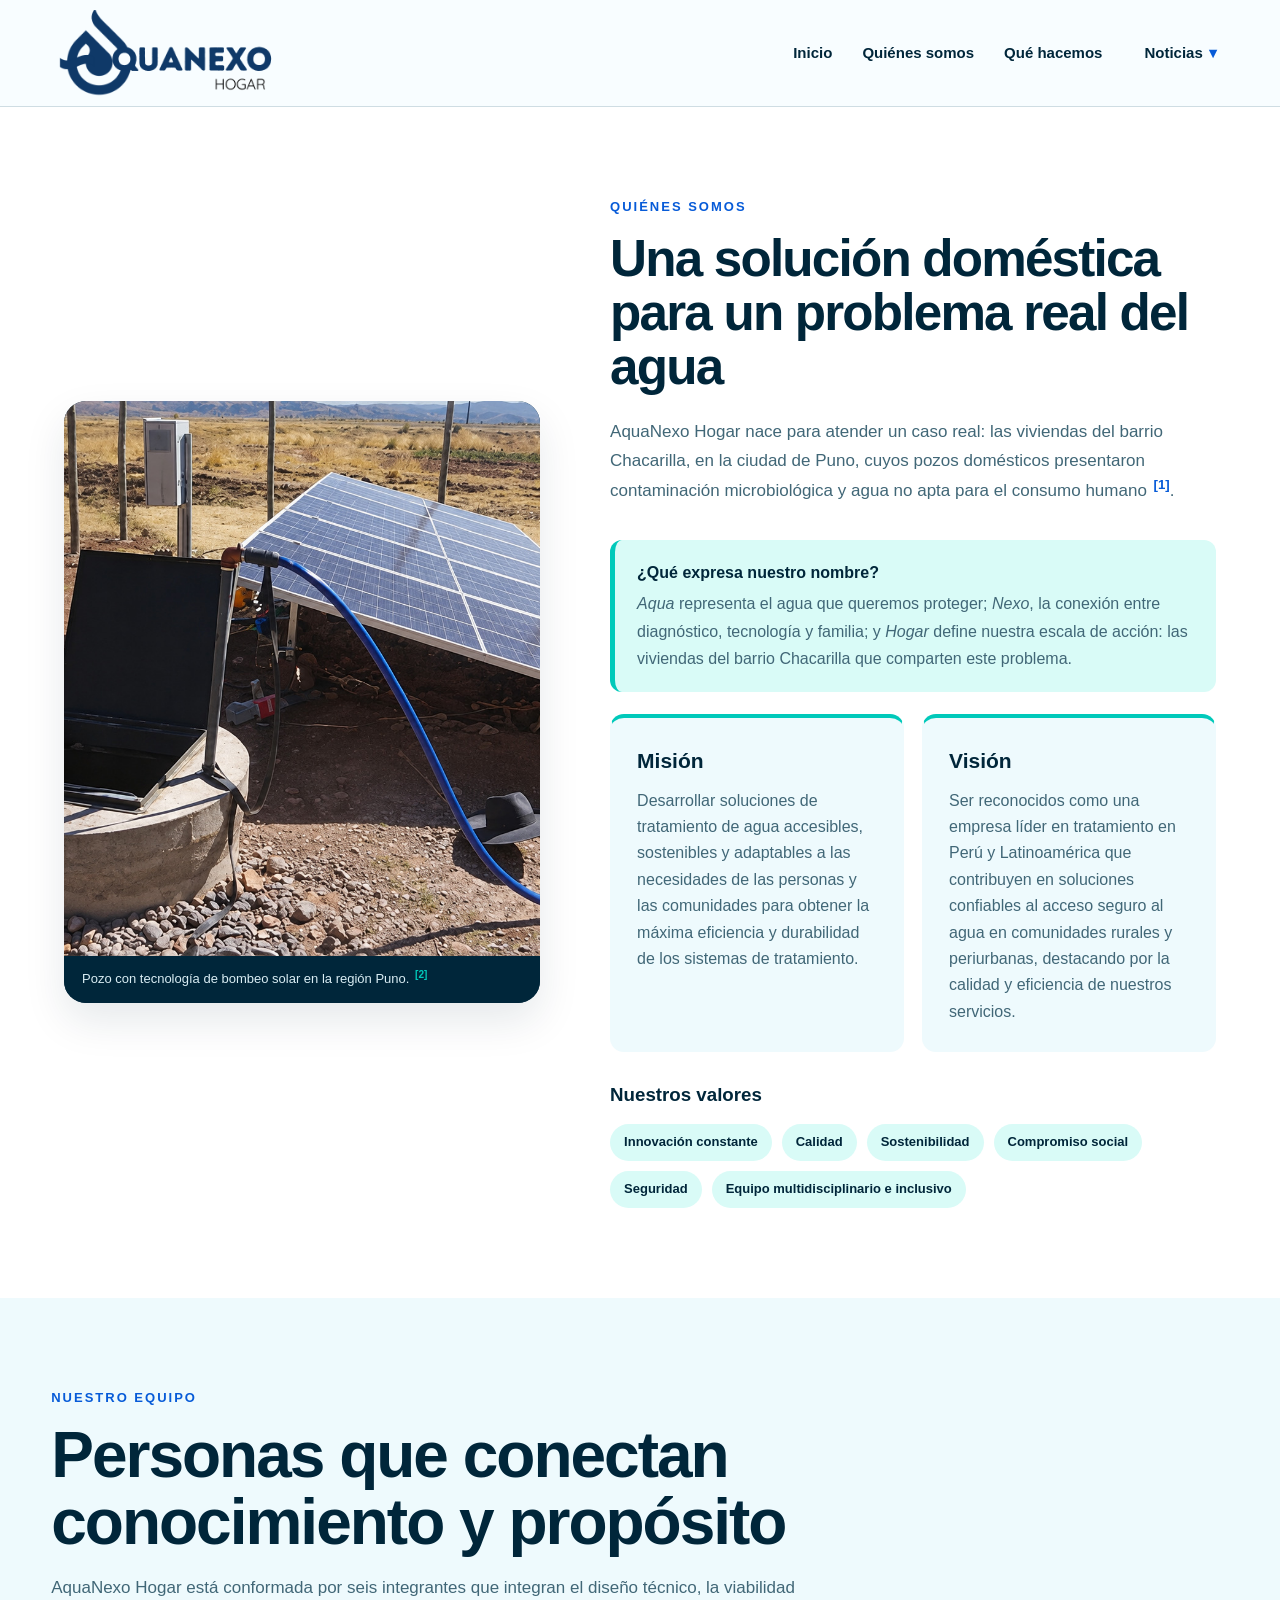
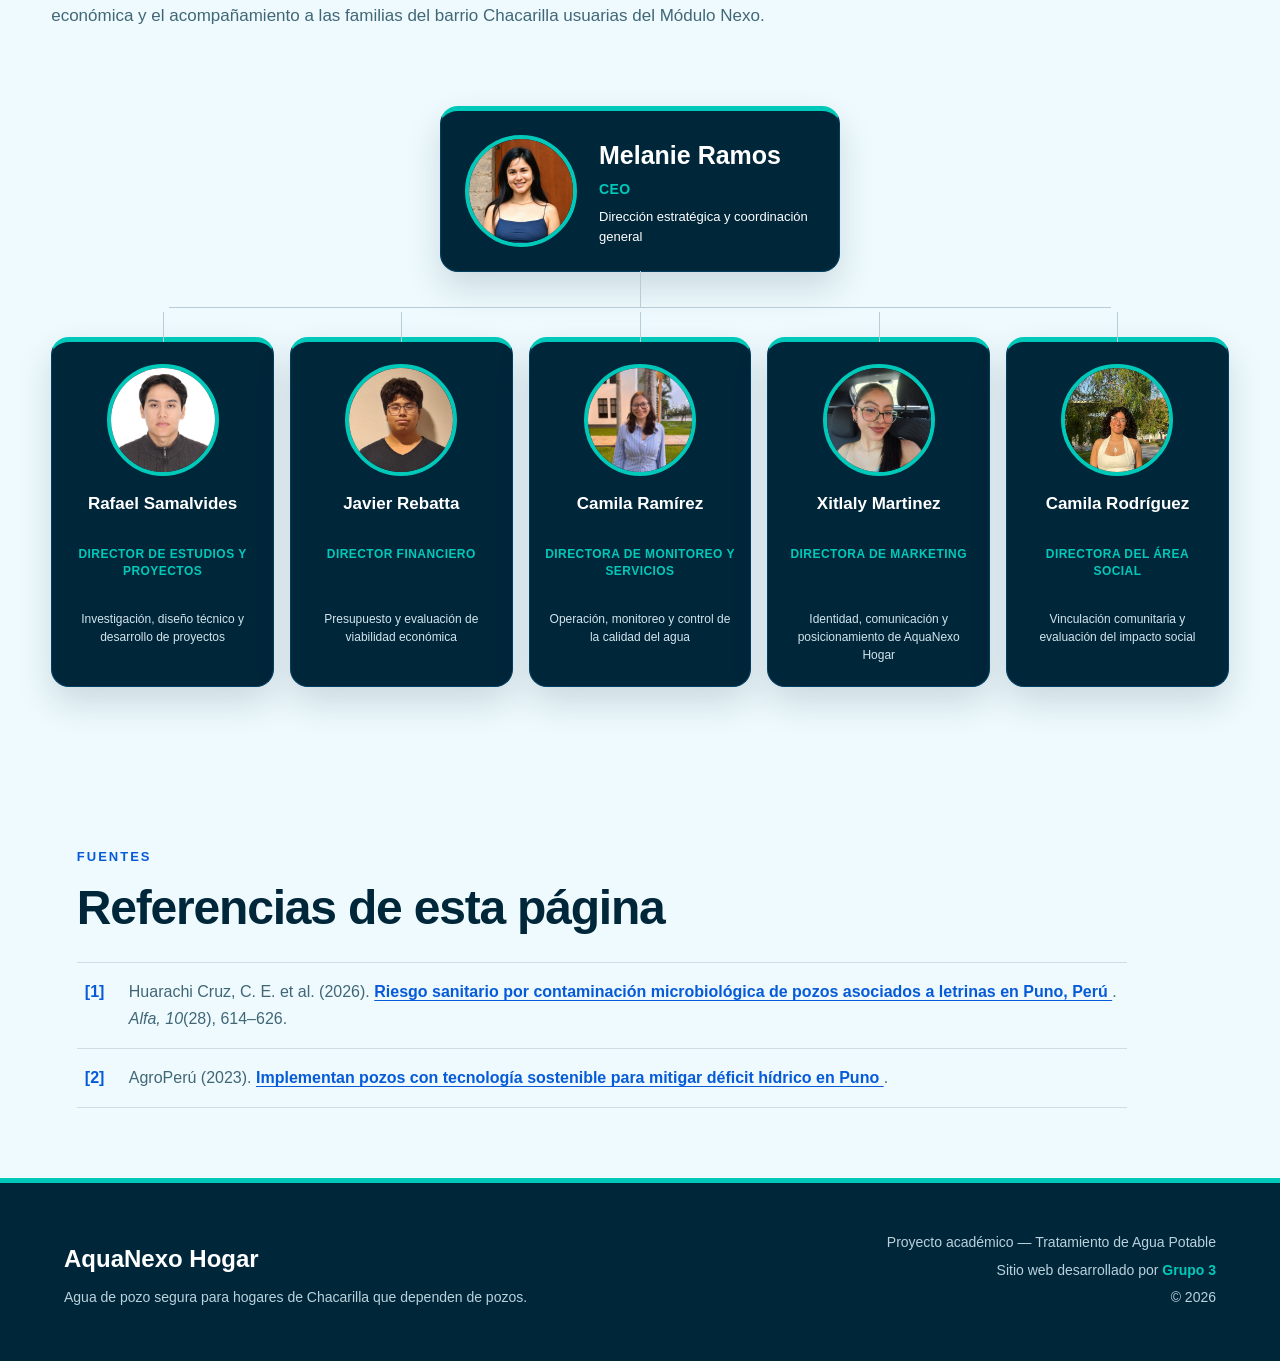
==== commit 9cc9398b: "Update nosotros.html" ====
--- a/nosotros.html
+++ b/nosotros.html
@@ -129,8 +129,8 @@
                     <h3>Nuestros valores</h3>
 
                     <div class="lista-valores">
-                        <span>Rigor técnico</span>
-                        <span>Innovación útil</span>
+                        <span>Innovación constante</span>
+                        <span>Calidad</span>
                         <span>Sostenibilidad</span>
                         <span>Compromiso social</span>
                         <span>Seguridad</span>
